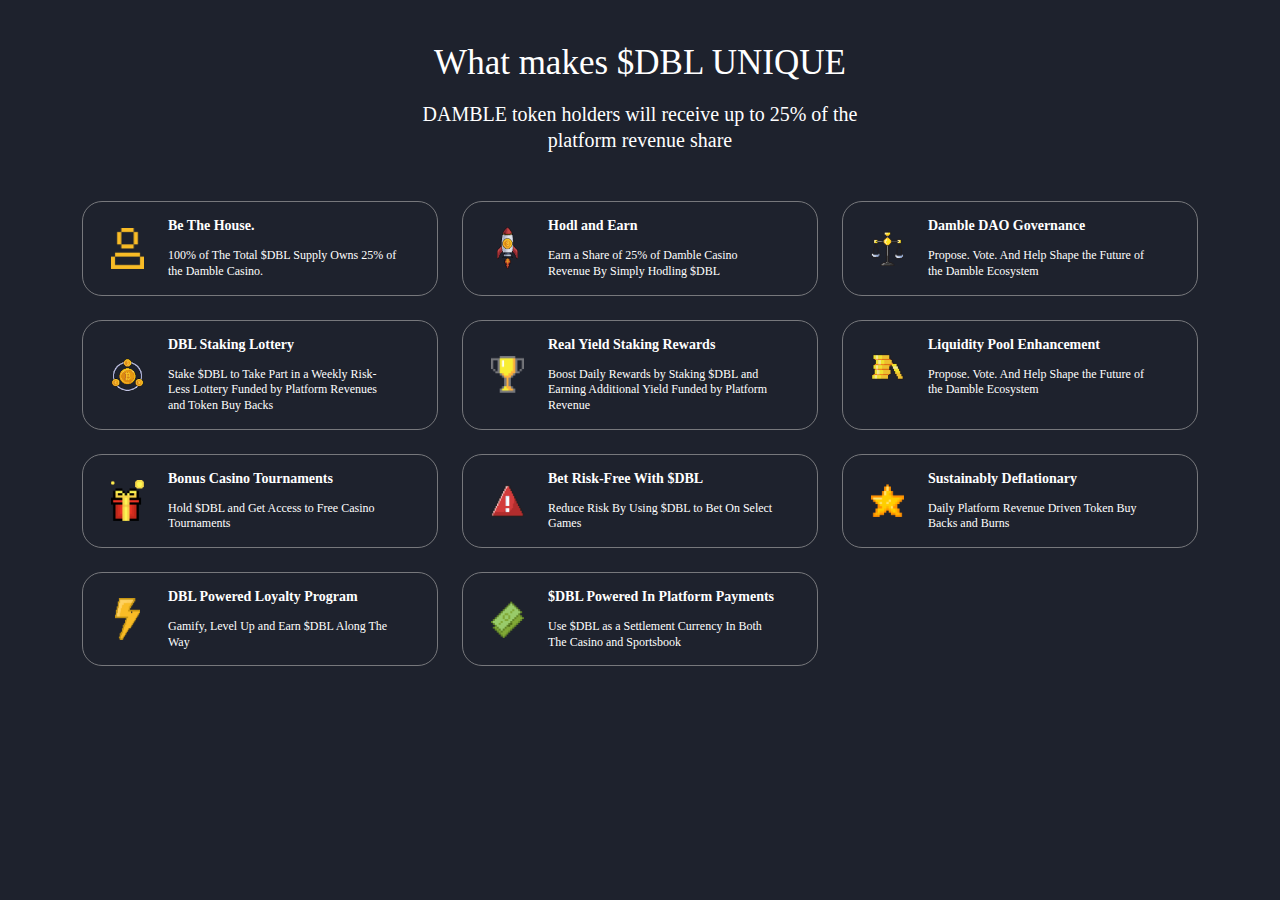
==== index.html @ 270461cb "damble unique section" ====
<!DOCTYPE html>
<html lang="en">
<head>
    <meta charset="UTF-8">
    <meta name="viewport" content="width=device-width, initial-scale=1.0">
    <title>Document</title>
    <link rel="stylesheet" href="https://cdn.jsdelivr.net/npm/bootstrap@5.3.3/dist/css/bootstrap.min.css">
    <link rel="stylesheet" href="./assets/css/index.css">
</head>
<body>
        <div class="container-fluid dambleUniqueSection py-5">
            <div class="container">
                <div class="row text-center mb-5">
                    <div class="col-12"><div class="heading">What makes $DBL UNIQUE</div></div>
                    <div class="col-12"><div class="subheading mt-4">DAMBLE token holders will receive up to 25% of the<br> platform revenue share</div>
                    </div>
                </div>
                <div class="row g-4">
                    <div class="col-4">
                        <div class="box">
                            <div class="row align-items-center mx-0">
                                <div class="col-auto px-0">
                                    <div class="icon"><img src="./assets/img/box1.png" alt=""></div>
                                </div>
                                <div class="col pe-0">
                                    <div class="row mx-0">
                                        <div class="col-12"><div class="cardHeading">Be The House.</div></div>
                                        <div class="col-12"><div class="cardSubHeading">100% of The Total $DBL Supply Owns 25% of the Damble Casino.</div></div>
                                    </div>
                                </div>
                            </div>
                        </div>
                    </div>
                    <div class="col-4">
                        <div class="box">
                            <div class="row align-items-center mx-0">
                                <div class="col-auto px-0">
                                    <div class="icon"><img src="./assets/img/box2.png" alt=""></div>
                                </div>
                                <div class="col pe-0">
                                    <div class="row mx-0">
                                        <div class="col-12"><div class="cardHeading">Hodl and Earn</div></div>
                                        <div class="col-12"><div class="cardSubHeading">Earn a Share of 25% of Damble Casino Revenue By Simply Hodling $DBL</div></div>
                                    </div>
                                </div>
                            </div>
                        </div>
                    </div>
                    <div class="col-4">
                        <div class="box">
                            <div class="row align-items-center mx-0">
                                <div class="col-auto px-0">
                                    <div class="icon"><img src="./assets/img/box3.png" alt=""></div>
                                </div>
                                <div class="col pe-0">
                                    <div class="row mx-0">
                                        <div class="col-12"><div class="cardHeading">Damble DAO Governance</div></div>
                                        <div class="col-12"><div class="cardSubHeading">Propose. Vote. And Help Shape the Future of the Damble Ecosystem</div></div>
                                    </div>
                                </div>
                            </div>
                        </div>
                    </div>
                    <div class="col-4">
                        <div class="box">
                            <div class="row align-items-center mx-0">
                                <div class="col-auto px-0">
                                    <div class="icon"><img src="./assets/img/box4.png" alt=""></div>
                                </div>
                                <div class="col pe-0">
                                    <div class="row mx-0">
                                        <div class="col-12"><div class="cardHeading">DBL Staking Lottery</div></div>
                                        <div class="col-12"><div class="cardSubHeading">Stake $DBL to Take Part in a Weekly Risk-Less Lottery Funded by Platform Revenues and Token Buy Backs</div></div>
                                    </div>
                                </div>
                            </div>
                        </div>
                    </div>
                    <div class="col-4">
                        <div class="box">
                            <div class="row align-items-center mx-0">
                                <div class="col-auto px-0">
                                    <div class="icon"><img src="./assets/img/box5.png" alt=""></div>
                                </div>
                                <div class="col pe-0">
                                    <div class="row mx-0">
                                        <div class="col-12"><div class="cardHeading">Real Yield Staking Rewards</div></div>
                                        <div class="col-12"><div class="cardSubHeading">Boost Daily Rewards by Staking $DBL and Earning Additional Yield Funded by Platform Revenue</div></div>
                                    </div>
                                </div>
                            </div>
                        </div>
                    </div>
                    <div class="col-4">
                        <div class="box">
                            <div class="row align-items-center mx-0">
                                <div class="col-auto px-0">
                                    <div class="icon"><img src="./assets/img/box6.png" alt=""></div>
                                </div>
                                <div class="col pe-0">
                                    <div class="row mx-0">
                                        <div class="col-12"><div class="cardHeading">Liquidity Pool Enhancement</div></div>
                                        <div class="col-12"><div class="cardSubHeading">Propose. Vote. And Help Shape the Future of the Damble Ecosystem</div></div>
                                    </div>
                                </div>
                            </div>
                        </div>
                    </div>
                    <div class="col-4">
                        <div class="box">
                            <div class="row align-items-center mx-0">
                                <div class="col-auto px-0">
                                    <div class="icon"><img src="./assets/img/box7.png" alt=""></div>
                                </div>
                                <div class="col pe-0">
                                    <div class="row mx-0">
                                        <div class="col-12"><div class="cardHeading">Bonus Casino Tournaments</div></div>
                                        <div class="col-12"><div class="cardSubHeading">Hold $DBL and Get Access to Free Casino Tournaments</div></div>
                                    </div>
                                </div>
                            </div>
                        </div>
                    </div>
                    <div class="col-4">
                        <div class="box">
                            <div class="row align-items-center mx-0">
                                <div class="col-auto px-0">
                                    <div class="icon"><img src="./assets/img/box8.png" alt=""></div>
                                </div>
                                <div class="col pe-0">
                                    <div class="row mx-0">
                                        <div class="col-12"><div class="cardHeading">Bet Risk-Free With $DBL</div></div>
                                        <div class="col-12"><div class="cardSubHeading">Reduce Risk By Using $DBL to Bet On Select Games</div></div>
                                    </div>
                                </div>
                            </div>
                        </div>
                    </div>
                    <div class="col-4">
                        <div class="box">
                            <div class="row align-items-center mx-0">
                                <div class="col-auto px-0">
                                    <div class="icon"><img src="./assets/img/box9.png" alt=""></div>
                                </div>
                                <div class="col pe-0">
                                    <div class="row mx-0">
                                        <div class="col-12"><div class="cardHeading">Sustainably Deflationary</div></div>
                                        <div class="col-12"><div class="cardSubHeading">Daily Platform Revenue Driven Token Buy Backs and Burns</div></div>
                                    </div>
                                </div>
                            </div>
                        </div>
                    </div>
                    <div class="col-4">
                        <div class="box">
                            <div class="row align-items-center mx-0">
                                <div class="col-auto px-0">
                                    <div class="icon"><img src="./assets/img/box10.png" alt=""></div>
                                </div>
                                <div class="col pe-0">
                                    <div class="row mx-0">
                                        <div class="col-12"><div class="cardHeading">DBL Powered Loyalty Program</div></div>
                                        <div class="col-12"><div class="cardSubHeading">Gamify, Level Up and Earn $DBL Along The Way</div></div>
                                    </div>
                                </div>
                            </div>
                        </div>
                    </div>
                    <div class="col-4">
                        <div class="box">
                            <div class="row align-items-center mx-0">
                                <div class="col-auto px-0">
                                    <div class="icon"><img src="./assets/img/box11.png" alt=""></div>
                                </div>
                                <div class="col pe-0">
                                    <div class="row mx-0">
                                        <div class="col-12"><div class="cardHeading">$DBL Powered In Platform Payments</div></div>
                                        <div class="col-12"><div class="cardSubHeading">Use $DBL as a Settlement Currency In Both The Casino and Sportsbook</div></div>
                                    </div>
                                </div>
                            </div>
                        </div>
                    </div>
                </div>
            </div>
        </div>
    
    <script src="https://cdn.jsdelivr.net/npm/bootstrap@5.3.3/dist/js/bootstrap.bundle.min.js"></script>
</body>
</html>
---- assets/css/index.css ----
body{background-color:#1e222d}.dambleUniqueSection .heading{color:#fff;font-family:"RETROTECH";font-weight:500;font-size:35px;line-height:29.19px}.dambleUniqueSection .subheading{color:#fff;font-family:"Geogrotesque Sharp";font-size:20px;font-weight:500;line-height:26px;letter-spacing:10%}.dambleUniqueSection .box{border:1px solid #77787c;border-radius:20px;padding:15px 28px;height:100%}.dambleUniqueSection .box .icon{width:33px;height:42px}.dambleUniqueSection .box .icon img{width:100%;height:100%;-o-object-fit:contain;object-fit:contain}.dambleUniqueSection .box .cardHeading{font-size:14px;font-weight:600;line-height:18.2px;font-family:"Geogrotesque Sharp";color:#fff}.dambleUniqueSection .box .cardSubHeading{font-size:12px;font-weight:500;line-height:15.6px;font-family:"Geogrotesque Sharp";color:#fff;margin-top:13px}/*# sourceMappingURL=index.css.map */
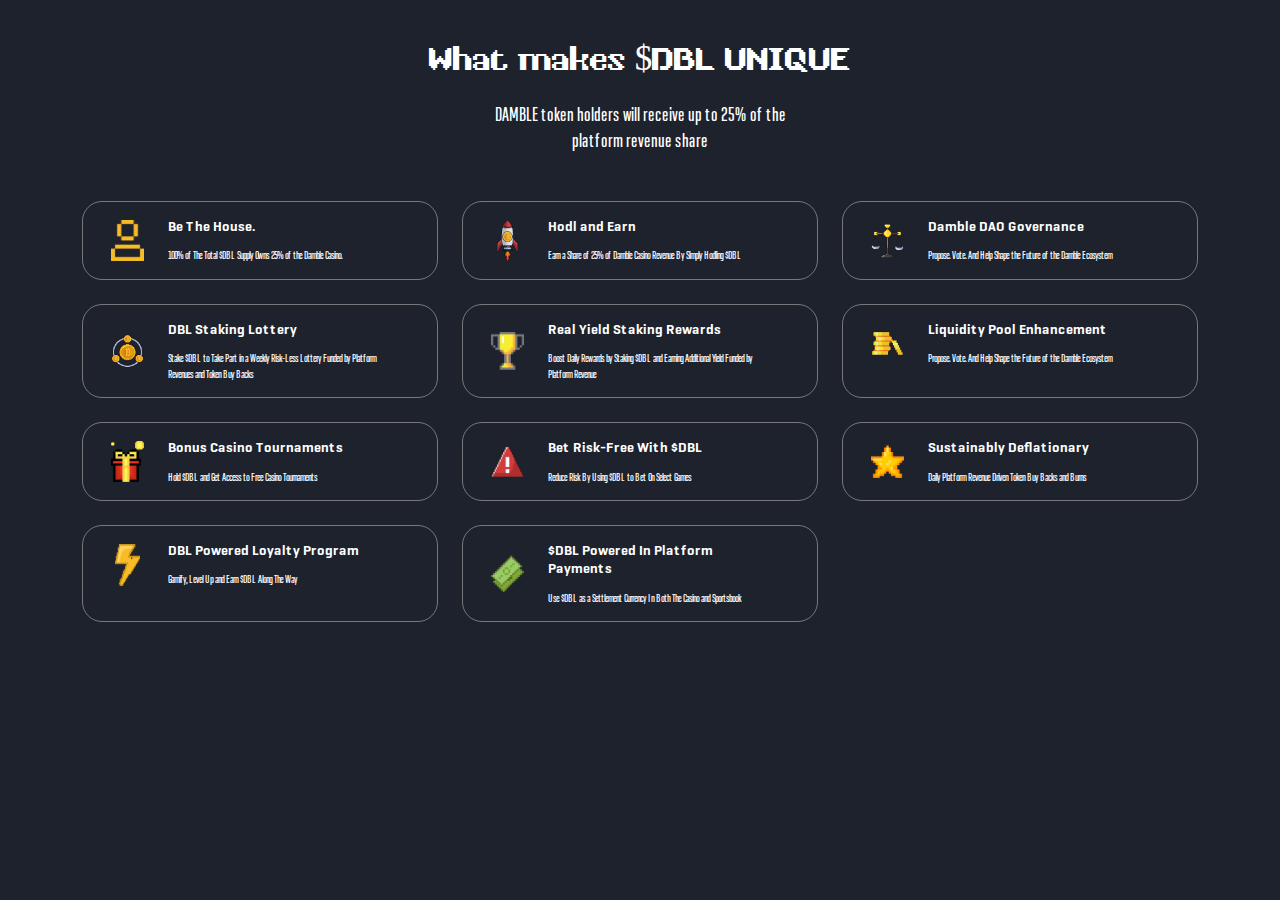
==== commit c2d49ab7: "initial commit" ====
--- a/index.html
+++ b/index.html
@@ -3,9 +3,10 @@
 <head>
     <meta charset="UTF-8">
     <meta name="viewport" content="width=device-width, initial-scale=1.0">
-    <title>Document</title>
-    <link rel="stylesheet" href="https://cdn.jsdelivr.net/npm/bootstrap@5.3.3/dist/css/bootstrap.min.css">
-    <link rel="stylesheet" href="./assets/css/index.css">
+    <title>Damble</title>
+    <link rel="stylesheet" href="./assets/libs/bootstrap/css/bootstrap.min.css">
+    <link rel="stylesheet" href="./assets/libs/swiper/swiper-bundle.min.css">
+    <link rel="stylesheet" href="./assets/css/index.min.css">
 </head>
 <body>
         <div class="container-fluid dambleUniqueSection py-5">
@@ -185,6 +186,8 @@
             </div>
         </div>
     
-    <script src="https://cdn.jsdelivr.net/npm/bootstrap@5.3.3/dist/js/bootstrap.bundle.min.js"></script>
+    <script src="./assets/libs/bootstrap/js/bootstrap.bundle.js"></script>
+    <script src="./assets/libs/swiper/swiper-bundle.min.js"></script>
+
 </body>
 </html>--- a/assets/css/index.min.css
+++ b/assets/css/index.min.css
@@ -0,0 +1 @@
+@font-face{font-family:"Geogrotesque Sharp";src:url("./../fonts/new/GeogrotesqueSharp-CondBd.woff2") format("woff2"),url("./../fonts/new/GeogrotesqueSharp-CondBd.woff") format("woff");font-weight:bold;font-style:normal;font-display:swap}@font-face{font-family:"Geogrotesque Sharp";src:url("./../fonts/new/GeogrotesqueSharp-CompUltLtIt.woff2") format("woff2"),url("./../fonts/new/GeogrotesqueSharp-CompUltLtIt.woff") format("woff");font-weight:200;font-style:italic;font-display:swap}@font-face{font-family:"Geogrotesque Sharp";src:url("./../fonts/new/GeogrotesqueSharp-CondBdIt.woff2") format("woff2"),url("./../fonts/new/GeogrotesqueSharp-CondBdIt.woff") format("woff");font-weight:bold;font-style:italic;font-display:swap}@font-face{font-family:"Geogrotesque Sharp";src:url("./../fonts/new/GeogrotesqueSharp-CompLt.woff2") format("woff2"),url("./../fonts/new/GeogrotesqueSharp-CompLt.woff") format("woff");font-weight:300;font-style:normal;font-display:swap}@font-face{font-family:"Geogrotesque Sharp";src:url("./../fonts/new/GeogrotesqueSharp-CondMdIt.woff2") format("woff2"),url("./../fonts/new/GeogrotesqueSharp-CondMdIt.woff") format("woff");font-weight:500;font-style:italic;font-display:swap}@font-face{font-family:"Geogrotesque Sharp";src:url("./../fonts/new/GeogrotesqueSharp-CompBd.woff2") format("woff2"),url("./../fonts/new/GeogrotesqueSharp-CompBd.woff") format("woff");font-weight:bold;font-style:normal;font-display:swap}@font-face{font-family:"Geogrotesque Sharp";src:url("./../fonts/new/GeogrotesqueSharp-CompBdIt.woff2") format("woff2"),url("./../fonts/new/GeogrotesqueSharp-CompBdIt.woff") format("woff");font-weight:bold;font-style:italic;font-display:swap}@font-face{font-family:"Geogrotesque Sharp";src:url("./../fonts/new/GeogrotesqueSharp-CondMd.woff2") format("woff2"),url("./../fonts/new/GeogrotesqueSharp-CondMd.woff") format("woff");font-weight:500;font-style:normal;font-display:swap}@font-face{font-family:"Geogrotesque Sharp";src:url("./../fonts/new/GeogrotesqueSharp-CondLtIt.woff2") format("woff2"),url("./../fonts/new/GeogrotesqueSharp-CondLtIt.woff") format("woff");font-weight:300;font-style:italic;font-display:swap}@font-face{font-family:"Geogrotesque Sharp";src:url("./../fonts/new/GeogrotesqueSharp-Bd.woff2") format("woff2"),url("./../fonts/new/GeogrotesqueSharp-Bd.woff") format("woff");font-weight:bold;font-style:normal;font-display:swap}@font-face{font-family:"Geogrotesque Sharp";src:url("./../fonts/new/GeogrotesqueSharp-BdIt.woff2") format("woff2"),url("./../fonts/new/GeogrotesqueSharp-BdIt.woff") format("woff");font-weight:bold;font-style:italic;font-display:swap}@font-face{font-family:"Geogrotesque Sharp";src:url("./../fonts/new/GeogrotesqueSharp-CondLt.woff2") format("woff2"),url("./../fonts/new/GeogrotesqueSharp-CondLt.woff") format("woff");font-weight:300;font-style:normal;font-display:swap}@font-face{font-family:"Geogrotesque Sharp";src:url("./../fonts/new/GeogrotesqueSharp-CompMd.woff2") format("woff2"),url("./../fonts/new/GeogrotesqueSharp-CompMd.woff") format("woff");font-weight:500;font-style:normal;font-display:swap}@font-face{font-family:"Geogrotesque Sharp";src:url("./../fonts/new/GeogrotesqueSharp-CompLtIt.woff2") format("woff2"),url("./../fonts/new/GeogrotesqueSharp-CompLtIt.woff") format("woff");font-weight:300;font-style:italic;font-display:swap}@font-face{font-family:"Geogrotesque Sharp";src:url("./../fonts/new/GeogrotesqueSharp-CondRgIt.woff2") format("woff2"),url("./../fonts/new/GeogrotesqueSharp-CondRgIt.woff") format("woff");font-weight:normal;font-style:italic;font-display:swap}@font-face{font-family:"Geogrotesque Sharp";src:url("./../fonts/new/GeogrotesqueSharp-CondRg.woff2") format("woff2"),url("./../fonts/new/GeogrotesqueSharp-CondRg.woff") format("woff");font-weight:normal;font-style:normal;font-display:swap}@font-face{font-family:"Geogrotesque Sharp";src:url("./../fonts/new/GeogrotesqueSharp-CondSmBd.woff2") format("woff2"),url("./../fonts/new/GeogrotesqueSharp-CondSmBd.woff") format("woff");font-weight:600;font-style:normal;font-display:swap}@font-face{font-family:"Geogrotesque Sharp";src:url("./../fonts/new/GeogrotesqueSharp-ExpMdIt.woff2") format("woff2"),url("./../fonts/new/GeogrotesqueSharp-ExpMdIt.woff") format("woff");font-weight:500;font-style:italic;font-display:swap}@font-face{font-family:"Geogrotesque Sharp";src:url("./../fonts/new/GeogrotesqueSharp-ExpLtIt.woff2") format("woff2"),url("./../fonts/new/GeogrotesqueSharp-ExpLtIt.woff") format("woff");font-weight:300;font-style:italic;font-display:swap}@font-face{font-family:"Geogrotesque Sharp";src:url("./../fonts/new/GeogrotesqueSharp-ExpMd.woff2") format("woff2"),url("./../fonts/new/GeogrotesqueSharp-ExpMd.woff") format("woff");font-weight:500;font-style:normal;font-display:swap}@font-face{font-family:"Geogrotesque Sharp";src:url("./../fonts/new/GeogrotesqueSharp-ExpBdIt.woff2") format("woff2"),url("./../fonts/new/GeogrotesqueSharp-ExpBdIt.woff") format("woff");font-weight:bold;font-style:italic;font-display:swap}@font-face{font-family:"Geogrotesque Sharp";src:url("./../fonts/new/GeogrotesqueSharp-CondUltLtIt.woff2") format("woff2"),url("./../fonts/new/GeogrotesqueSharp-CondUltLtIt.woff") format("woff");font-weight:200;font-style:italic;font-display:swap}@font-face{font-family:"Geogrotesque Sharp";src:url("./../fonts/new/GeogrotesqueSharp-ExpBd.woff2") format("woff2"),url("./../fonts/new/GeogrotesqueSharp-ExpBd.woff") format("woff");font-weight:bold;font-style:normal;font-display:swap}@font-face{font-family:"Geogrotesque Sharp";src:url("./../fonts/new/GeogrotesqueSharp-CondThIt.woff2") format("woff2"),url("./../fonts/new/GeogrotesqueSharp-CondThIt.woff") format("woff");font-weight:100;font-style:italic;font-display:swap}@font-face{font-family:"Geogrotesque Sharp";src:url("./../fonts/new/GeogrotesqueSharp-CompMdIt.woff2") format("woff2"),url("./../fonts/new/GeogrotesqueSharp-CompMdIt.woff") format("woff");font-weight:500;font-style:italic;font-display:swap}@font-face{font-family:"Geogrotesque Sharp";src:url("./../fonts/new/GeogrotesqueSharp-ExpLt.woff2") format("woff2"),url("./../fonts/new/GeogrotesqueSharp-ExpLt.woff") format("woff");font-weight:300;font-style:normal;font-display:swap}@font-face{font-family:"Geogrotesque Sharp";src:url("./../fonts/new/GeogrotesqueSharp-CondSmBdIt.woff2") format("woff2"),url("./../fonts/new/GeogrotesqueSharp-CondSmBdIt.woff") format("woff");font-weight:600;font-style:italic;font-display:swap}@font-face{font-family:"Geogrotesque Sharp";src:url("./../fonts/new/GeogrotesqueSharp-CondUltLt.woff2") format("woff2"),url("./../fonts/new/GeogrotesqueSharp-CondUltLt.woff") format("woff");font-weight:200;font-style:normal;font-display:swap}@font-face{font-family:"Geogrotesque Sharp";src:url("./../fonts/new/GeogrotesqueSharp-CondTh.woff2") format("woff2"),url("./../fonts/new/GeogrotesqueSharp-CondTh.woff") format("woff");font-weight:100;font-style:normal;font-display:swap}@font-face{font-family:"Geogrotesque Sharp";src:url("./../fonts/new/GeogrotesqueSharp-CompSmBd.woff2") format("woff2"),url("./../fonts/new/GeogrotesqueSharp-CompSmBd.woff") format("woff");font-weight:600;font-style:normal;font-display:swap}@font-face{font-family:"Geogrotesque Sharp";src:url("./../fonts/new/GeogrotesqueSharp-CompThIt.woff2") format("woff2"),url("./../fonts/new/GeogrotesqueSharp-CompThIt.woff") format("woff");font-weight:100;font-style:italic;font-display:swap}@font-face{font-family:"Geogrotesque Sharp";src:url("./../fonts/new/GeogrotesqueSharp-CompRgIt.woff2") format("woff2"),url("./../fonts/new/GeogrotesqueSharp-CompRgIt.woff") format("woff");font-weight:normal;font-style:italic;font-display:swap}@font-face{font-family:"Geogrotesque Sharp";src:url("./../fonts/new/GeogrotesqueSharp-CompRg.woff2") format("woff2"),url("./../fonts/new/GeogrotesqueSharp-CompRg.woff") format("woff");font-weight:normal;font-style:normal;font-display:swap}@font-face{font-family:"Geogrotesque Sharp";src:url("./../fonts/new/GeogrotesqueSharp-CompTh.woff2") format("woff2"),url("./../fonts/new/GeogrotesqueSharp-CompTh.woff") format("woff");font-weight:100;font-style:normal;font-display:swap}@font-face{font-family:"Geogrotesque Sharp";src:url("./../fonts/new/GeogrotesqueSharp-CompSmBdIt.woff2") format("woff2"),url("./../fonts/new/GeogrotesqueSharp-CompSmBdIt.woff") format("woff");font-weight:600;font-style:italic;font-display:swap}@font-face{font-family:"Geogrotesque Sharp";src:url("./../fonts/new/GeogrotesqueSharp-ExtLtIt.woff2") format("woff2"),url("./../fonts/new/GeogrotesqueSharp-ExtLtIt.woff") format("woff");font-weight:300;font-style:italic;font-display:swap}@font-face{font-family:"Geogrotesque Sharp";src:url("./../fonts/new/GeogrotesqueSharp-CompUltLt.woff2") format("woff2"),url("./../fonts/new/GeogrotesqueSharp-CompUltLt.woff") format("woff");font-weight:200;font-style:normal;font-display:swap}@font-face{font-family:"Geogrotesque Sharp";src:url("./../fonts/new/GeogrotesqueSharp-ExtMd.woff2") format("woff2"),url("./../fonts/new/GeogrotesqueSharp-ExtMd.woff") format("woff");font-weight:500;font-style:normal;font-display:swap}@font-face{font-family:"Geogrotesque Sharp";src:url("./../fonts/new/GeogrotesqueSharp-ExtLt.woff2") format("woff2"),url("./../fonts/new/GeogrotesqueSharp-ExtLt.woff") format("woff");font-weight:300;font-style:normal;font-display:swap}@font-face{font-family:"Geogrotesque Sharp";src:url("./../fonts/new/GeogrotesqueSharp-ExtMdIt.woff2") format("woff2"),url("./../fonts/new/GeogrotesqueSharp-ExtMdIt.woff") format("woff");font-weight:500;font-style:italic;font-display:swap}@font-face{font-family:"Geogrotesque Sharp";src:url("./../fonts/new/GeogrotesqueSharp-ExtRgIt.woff2") format("woff2"),url("./../fonts/new/GeogrotesqueSharp-ExtRgIt.woff") format("woff");font-weight:normal;font-style:italic;font-display:swap}@font-face{font-family:"Geogrotesque Sharp";src:url("./../fonts/new/GeogrotesqueSharp-ExtRg.woff2") format("woff2"),url("./../fonts/new/GeogrotesqueSharp-ExtRg.woff") format("woff");font-weight:normal;font-style:normal;font-display:swap}@font-face{font-family:"Geogrotesque Sharp";src:url("./../fonts/new/GeogrotesqueSharp-WideLt.woff2") format("woff2"),url("./../fonts/new/GeogrotesqueSharp-WideLt.woff") format("woff");font-weight:300;font-style:normal;font-display:swap}@font-face{font-family:"Geogrotesque Sharp";src:url("./../fonts/new/GeogrotesqueSharp-ExtUltLt.woff2") format("woff2"),url("./../fonts/new/GeogrotesqueSharp-ExtUltLt.woff") format("woff");font-weight:200;font-style:normal;font-display:swap}@font-face{font-family:"Geogrotesque Sharp";src:url("./../fonts/new/GeogrotesqueSharp-WideMd.woff2") format("woff2"),url("./../fonts/new/GeogrotesqueSharp-WideMd.woff") format("woff");font-weight:500;font-style:normal;font-display:swap}@font-face{font-family:"Geogrotesque Sharp";src:url("./../fonts/new/GeogrotesqueSharp-ExtTh.woff2") format("woff2"),url("./../fonts/new/GeogrotesqueSharp-ExtTh.woff") format("woff");font-weight:100;font-style:normal;font-display:swap}@font-face{font-family:"Geogrotesque Sharp";src:url("./../fonts/new/GeogrotesqueSharp-ExtSmBdIt.woff2") format("woff2"),url("./../fonts/new/GeogrotesqueSharp-ExtSmBdIt.woff") format("woff");font-weight:600;font-style:italic;font-display:swap}@font-face{font-family:"Geogrotesque Sharp";src:url("./../fonts/new/GeogrotesqueSharp-ExtSmBd.woff2") format("woff2"),url("./../fonts/new/GeogrotesqueSharp-ExtSmBd.woff") format("woff");font-weight:600;font-style:normal;font-display:swap}@font-face{font-family:"Geogrotesque Sharp";src:url("./../fonts/new/GeogrotesqueSharp-WideLtIt.woff2") format("woff2"),url("./../fonts/new/GeogrotesqueSharp-WideLtIt.woff") format("woff");font-weight:300;font-style:italic;font-display:swap}@font-face{font-family:"Geogrotesque Sharp";src:url("./../fonts/new/GeogrotesqueSharp-WideMdIt.woff2") format("woff2"),url("./../fonts/new/GeogrotesqueSharp-WideMdIt.woff") format("woff");font-weight:500;font-style:italic;font-display:swap}@font-face{font-family:"Geogrotesque Sharp";src:url("./../fonts/new/GeogrotesqueSharp-ExtThIt.woff2") format("woff2"),url("./../fonts/new/GeogrotesqueSharp-ExtThIt.woff") format("woff");font-weight:100;font-style:italic;font-display:swap}@font-face{font-family:"Geogrotesque Sharp";src:url("./../fonts/new/GeogrotesqueSharp-MdIt.woff2") format("woff2"),url("./../fonts/new/GeogrotesqueSharp-MdIt.woff") format("woff");font-weight:500;font-style:italic;font-display:swap}@font-face{font-family:"Geogrotesque Sharp";src:url("./../fonts/new/GeogrotesqueSharp-RgIt.woff2") format("woff2"),url("./../fonts/new/GeogrotesqueSharp-RgIt.woff") format("woff");font-weight:normal;font-style:italic;font-display:swap}@font-face{font-family:"Geogrotesque Sharp";src:url("./../fonts/new/GeogrotesqueSharp-Lt.woff2") format("woff2"),url("./../fonts/new/GeogrotesqueSharp-Lt.woff") format("woff");font-weight:300;font-style:normal;font-display:swap}@font-face{font-family:"Geogrotesque Sharp";src:url("./../fonts/new/GeogrotesqueSharp-Rg.woff2") format("woff2"),url("./../fonts/new/GeogrotesqueSharp-Rg.woff") format("woff");font-weight:normal;font-style:normal;font-display:swap}@font-face{font-family:"Geogrotesque Sharp";src:url("./../fonts/new/GeogrotesqueSharp-LtIt.woff2") format("woff2"),url("./../fonts/new/GeogrotesqueSharp-LtIt.woff") format("woff");font-weight:300;font-style:italic;font-display:swap}@font-face{font-family:"Geogrotesque Sharp";src:url("./../fonts/new/GeogrotesqueSharp-ExtUltLtIt.woff2") format("woff2"),url("./../fonts/new/GeogrotesqueSharp-ExtUltLtIt.woff") format("woff");font-weight:200;font-style:italic;font-display:swap}@font-face{font-family:"Geogrotesque Sharp";src:url("./../fonts/new/GeogrotesqueSharp-Md.woff2") format("woff2"),url("./../fonts/new/GeogrotesqueSharp-Md.woff") format("woff");font-weight:500;font-style:normal;font-display:swap}@font-face{font-family:"Geogrotesque Sharp";src:url("./../fonts/new/GeogrotesqueSharp-ExpUltLtIt.woff2") format("woff2"),url("./../fonts/new/GeogrotesqueSharp-ExpUltLtIt.woff") format("woff");font-weight:200;font-style:italic;font-display:swap}@font-face{font-family:"Geogrotesque Sharp";src:url("./../fonts/new/GeogrotesqueSharp-ExtBdIt.woff2") format("woff2"),url("./../fonts/new/GeogrotesqueSharp-ExtBdIt.woff") format("woff");font-weight:bold;font-style:italic;font-display:swap}@font-face{font-family:"Geogrotesque Sharp";src:url("./../fonts/new/GeogrotesqueSharp-ExpRgIt.woff2") format("woff2"),url("./../fonts/new/GeogrotesqueSharp-ExpRgIt.woff") format("woff");font-weight:normal;font-style:italic;font-display:swap}@font-face{font-family:"Geogrotesque Sharp";src:url("./../fonts/new/GeogrotesqueSharp-ExpRg.woff2") format("woff2"),url("./../fonts/new/GeogrotesqueSharp-ExpRg.woff") format("woff");font-weight:normal;font-style:normal;font-display:swap}@font-face{font-family:"Geogrotesque Sharp";src:url("./../fonts/new/GeogrotesqueSharp-ExpSmBd.woff2") format("woff2"),url("./../fonts/new/GeogrotesqueSharp-ExpSmBd.woff") format("woff");font-weight:600;font-style:normal;font-display:swap}@font-face{font-family:"Geogrotesque Sharp";src:url("./../fonts/new/GeogrotesqueSharp-ExpUltLt.woff2") format("woff2"),url("./../fonts/new/GeogrotesqueSharp-ExpUltLt.woff") format("woff");font-weight:200;font-style:normal;font-display:swap}@font-face{font-family:"Geogrotesque Sharp";src:url("./../fonts/new/GeogrotesqueSharp-WideBdIt.woff2") format("woff2"),url("./../fonts/new/GeogrotesqueSharp-WideBdIt.woff") format("woff");font-weight:bold;font-style:italic;font-display:swap}@font-face{font-family:"Geogrotesque Sharp";src:url("./../fonts/new/GeogrotesqueSharp-ExpThIt.woff2") format("woff2"),url("./../fonts/new/GeogrotesqueSharp-ExpThIt.woff") format("woff");font-weight:100;font-style:italic;font-display:swap}@font-face{font-family:"Geogrotesque Sharp";src:url("./../fonts/new/GeogrotesqueSharp-ExpTh.woff2") format("woff2"),url("./../fonts/new/GeogrotesqueSharp-ExpTh.woff") format("woff");font-weight:100;font-style:normal;font-display:swap}@font-face{font-family:"Geogrotesque Sharp";src:url("./../fonts/new/GeogrotesqueSharp-ExtBd.woff2") format("woff2"),url("./../fonts/new/GeogrotesqueSharp-ExtBd.woff") format("woff");font-weight:bold;font-style:normal;font-display:swap}@font-face{font-family:"Geogrotesque Sharp";src:url("./../fonts/new/GeogrotesqueSharp-ExpSmBdIt.woff2") format("woff2"),url("./../fonts/new/GeogrotesqueSharp-ExpSmBdIt.woff") format("woff");font-weight:600;font-style:italic;font-display:swap}@font-face{font-family:"Geogrotesque Sharp";src:url("./../fonts/new/GeogrotesqueSharp-WideBd.woff2") format("woff2"),url("./../fonts/new/GeogrotesqueSharp-WideBd.woff") format("woff");font-weight:bold;font-style:normal;font-display:swap}@font-face{font-family:"Geogrotesque Sharp";src:url("./../fonts/new/GeogrotesqueSharp-XCompRg.woff2") format("woff2"),url("./../fonts/new/GeogrotesqueSharp-XCompRg.woff") format("woff");font-weight:normal;font-style:normal;font-display:swap}@font-face{font-family:"Geogrotesque Sharp";src:url("./../fonts/new/GeogrotesqueSharp-XCompMdIt.woff2") format("woff2"),url("./../fonts/new/GeogrotesqueSharp-XCompMdIt.woff") format("woff");font-weight:500;font-style:italic;font-display:swap}@font-face{font-family:"Geogrotesque Sharp";src:url("./../fonts/new/GeogrotesqueSharp-XCompMd.woff2") format("woff2"),url("./../fonts/new/GeogrotesqueSharp-XCompMd.woff") format("woff");font-weight:500;font-style:normal;font-display:swap}@font-face{font-family:"Geogrotesque Sharp";src:url("./../fonts/new/GeogrotesqueSharp-XCompUltLt.woff2") format("woff2"),url("./../fonts/new/GeogrotesqueSharp-XCompUltLt.woff") format("woff");font-weight:200;font-style:normal;font-display:swap}@font-face{font-family:"Geogrotesque Sharp";src:url("./../fonts/new/GeogrotesqueSharp-WideRgIt.woff2") format("woff2"),url("./../fonts/new/GeogrotesqueSharp-WideRgIt.woff") format("woff");font-weight:normal;font-style:italic;font-display:swap}@font-face{font-family:"Geogrotesque Sharp";src:url("./../fonts/new/GeogrotesqueSharp-XCompThIt.woff2") format("woff2"),url("./../fonts/new/GeogrotesqueSharp-XCompThIt.woff") format("woff");font-weight:100;font-style:italic;font-display:swap}@font-face{font-family:"Geogrotesque Sharp";src:url("./../fonts/new/GeogrotesqueSharp-XCompSmBdIt.woff2") format("woff2"),url("./../fonts/new/GeogrotesqueSharp-XCompSmBdIt.woff") format("woff");font-weight:600;font-style:italic;font-display:swap}@font-face{font-family:"Geogrotesque Sharp";src:url("./../fonts/new/GeogrotesqueSharp-WideRg.woff2") format("woff2"),url("./../fonts/new/GeogrotesqueSharp-WideRg.woff") format("woff");font-weight:normal;font-style:normal;font-display:swap}@font-face{font-family:"Geogrotesque Sharp";src:url("./../fonts/new/GeogrotesqueSharp-XCompTh.woff2") format("woff2"),url("./../fonts/new/GeogrotesqueSharp-XCompTh.woff") format("woff");font-weight:100;font-style:normal;font-display:swap}@font-face{font-family:"Geogrotesque Sharp";src:url("./../fonts/new/GeogrotesqueSharp-XCompSmBd.woff2") format("woff2"),url("./../fonts/new/GeogrotesqueSharp-XCompSmBd.woff") format("woff");font-weight:600;font-style:normal;font-display:swap}@font-face{font-family:"Geogrotesque Sharp";src:url("./../fonts/new/GeogrotesqueSharp-XCompRgIt.woff2") format("woff2"),url("./../fonts/new/GeogrotesqueSharp-XCompRgIt.woff") format("woff");font-weight:normal;font-style:italic;font-display:swap}@font-face{font-family:"Geogrotesque Sharp";src:url("./../fonts/new/GeogrotesqueSharp-XCompUltLtIt.woff2") format("woff2"),url("./../fonts/new/GeogrotesqueSharp-XCompUltLtIt.woff") format("woff");font-weight:200;font-style:italic;font-display:swap}@font-face{font-family:"Geogrotesque Sharp";src:url("./../fonts/new/GeogrotesqueSharp-WideSmBd.woff2") format("woff2"),url("./../fonts/new/GeogrotesqueSharp-WideSmBd.woff") format("woff");font-weight:600;font-style:normal;font-display:swap}@font-face{font-family:"Geogrotesque Sharp";src:url("./../fonts/new/GeogrotesqueSharp-WideSmBdIt.woff2") format("woff2"),url("./../fonts/new/GeogrotesqueSharp-WideSmBdIt.woff") format("woff");font-weight:600;font-style:italic;font-display:swap}@font-face{font-family:"Geogrotesque Sharp";src:url("./../fonts/new/GeogrotesqueSharp-WideThIt.woff2") format("woff2"),url("./../fonts/new/GeogrotesqueSharp-WideThIt.woff") format("woff");font-weight:100;font-style:italic;font-display:swap}@font-face{font-family:"Geogrotesque Sharp";src:url("./../fonts/new/GeogrotesqueSharp-WideUltLtIt.woff2") format("woff2"),url("./../fonts/new/GeogrotesqueSharp-WideUltLtIt.woff") format("woff");font-weight:200;font-style:italic;font-display:swap}@font-face{font-family:"Geogrotesque Sharp";src:url("./../fonts/new/GeogrotesqueSharp-XCompBdIt.woff2") format("woff2"),url("./../fonts/new/GeogrotesqueSharp-XCompBdIt.woff") format("woff");font-weight:bold;font-style:italic;font-display:swap}@font-face{font-family:"Geogrotesque Sharp";src:url("./../fonts/new/GeogrotesqueSharp-WideUltLt.woff2") format("woff2"),url("./../fonts/new/GeogrotesqueSharp-WideUltLt.woff") format("woff");font-weight:200;font-style:normal;font-display:swap}@font-face{font-family:"Geogrotesque Sharp";src:url("./../fonts/new/GeogrotesqueSharp-WideTh.woff2") format("woff2"),url("./../fonts/new/GeogrotesqueSharp-WideTh.woff") format("woff");font-weight:100;font-style:normal;font-display:swap}@font-face{font-family:"Geogrotesque Sharp";src:url("./../fonts/new/GeogrotesqueSharp-XCompBd.woff2") format("woff2"),url("./../fonts/new/GeogrotesqueSharp-XCompBd.woff") format("woff");font-weight:bold;font-style:normal;font-display:swap}@font-face{font-family:"Geogrotesque Sharp";src:url("./../fonts/new/GeogrotesqueSharp-XCompLt.woff2") format("woff2"),url("./../fonts/new/GeogrotesqueSharp-XCompLt.woff") format("woff");font-weight:300;font-style:normal;font-display:swap}@font-face{font-family:"Geogrotesque Sharp";src:url("./../fonts/new/GeogrotesqueSharp-XCompLtIt.woff2") format("woff2"),url("./../fonts/new/GeogrotesqueSharp-XCompLtIt.woff") format("woff");font-weight:300;font-style:italic;font-display:swap}@font-face{font-family:"Geogrotesque Sharp";src:url("./../fonts/new/GeogrotesqueSharp-UltLt.woff2") format("woff2"),url("./../fonts/new/GeogrotesqueSharp-UltLt.woff") format("woff");font-weight:200;font-style:normal;font-display:swap}@font-face{font-family:"Geogrotesque Sharp";src:url("./../fonts/new/GeogrotesqueSharp-SmBd.woff2") format("woff2"),url("./../fonts/new/GeogrotesqueSharp-SmBd.woff") format("woff");font-weight:600;font-style:normal;font-display:swap}@font-face{font-family:"Geogrotesque Sharp";src:url("./../fonts/new/GeogrotesqueSharp-UltLtIt.woff2") format("woff2"),url("./../fonts/new/GeogrotesqueSharp-UltLtIt.woff") format("woff");font-weight:200;font-style:italic;font-display:swap}@font-face{font-family:"Geogrotesque Sharp";src:url("./../fonts/new/GeogrotesqueSharp-SmBdIt.woff2") format("woff2"),url("./../fonts/new/GeogrotesqueSharp-SmBdIt.woff") format("woff");font-weight:600;font-style:italic;font-display:swap}@font-face{font-family:"Geogrotesque Sharp";src:url("./../fonts/new/GeogrotesqueSharp-ThIt.woff2") format("woff2"),url("./../fonts/new/GeogrotesqueSharp-ThIt.woff") format("woff");font-weight:100;font-style:italic;font-display:swap}@font-face{font-family:"Geogrotesque Sharp";src:url("./../fonts/new/GeogrotesqueSharp-Th.woff2") format("woff2"),url("./../fonts/new/GeogrotesqueSharp-Th.woff") format("woff");font-weight:100;font-style:normal;font-display:swap}@font-face{font-family:"RETROTECH";src:url("./../fonts/retrotech/RETROTECHRegular.woff2") format("woff2"),url("./../fonts/retrotech/RETROTECHRegular.woff") format("woff"),url("./../fonts/retrotech/RETROTECHRegular.ttf") format("truetype");font-weight:500;font-style:normal;font-display:swap}body{background-color:#1e222d;font-family:"Geogrotesque Sharp"}.dambleUniqueSection .heading{color:#fff;font-family:"RETROTECH";font-weight:500;font-size:35px;line-height:29.19px}.dambleUniqueSection .subheading{color:#fff;font-size:20px;font-weight:500;line-height:26px;letter-spacing:10%}.dambleUniqueSection .box{border:1px solid #77787c;border-radius:20px;padding:15px 28px;height:100%}.dambleUniqueSection .box .icon{width:33px;height:42px}.dambleUniqueSection .box .icon img{width:100%;height:100%;-o-object-fit:contain;object-fit:contain}.dambleUniqueSection .box .cardHeading{font-size:14px;font-weight:600;line-height:18.2px;color:#fff}.dambleUniqueSection .box .cardSubHeading{font-size:12px;font-weight:500;line-height:15.6px;color:#fff;margin-top:13px}/*# sourceMappingURL=index.min.css.map */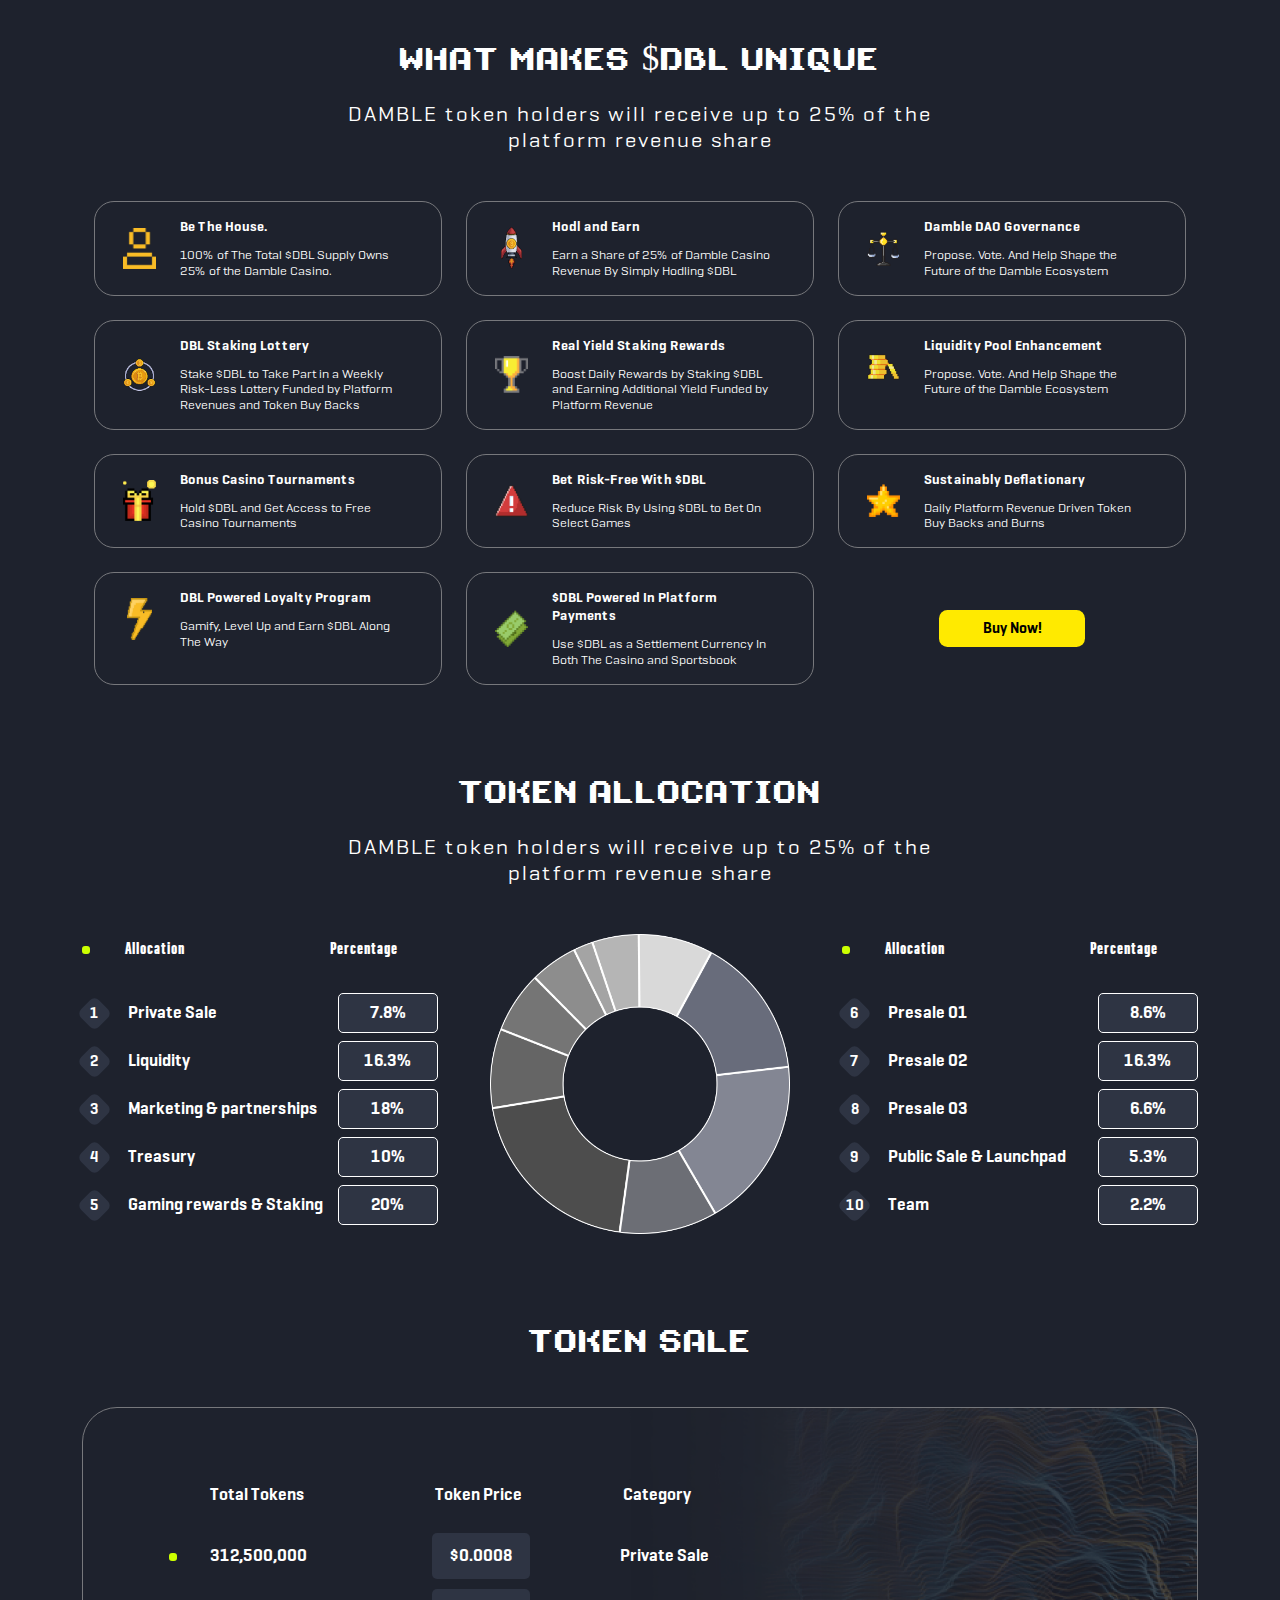
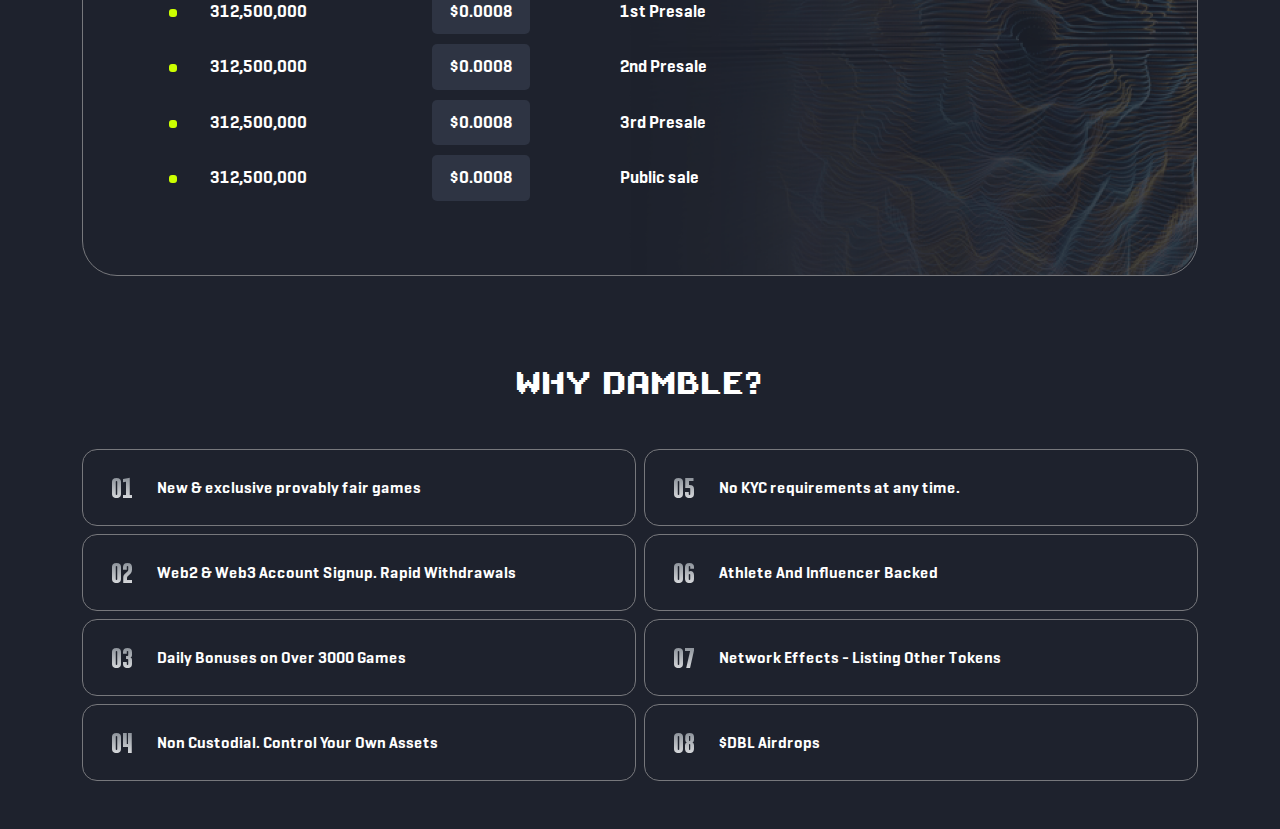
==== commit 6a5873c2: "index page sections" ====
--- a/index.html
+++ b/index.html
@@ -9,15 +9,15 @@
     <link rel="stylesheet" href="./assets/css/index.min.css">
 </head>
 <body>
-        <div class="container-fluid dambleUniqueSection py-5">
+        <div class="container-fluid dambleUniqueSection py-lg-5 py-3">
             <div class="container">
-                <div class="row text-center mb-5">
+                <div class="row text-center mb-4 mb-md-5">
                     <div class="col-12"><div class="heading">What makes $DBL UNIQUE</div></div>
-                    <div class="col-12"><div class="subheading mt-4">DAMBLE token holders will receive up to 25% of the<br> platform revenue share</div>
-                    </div>
-                </div>
-                <div class="row g-4">
-                    <div class="col-4">
+                    <div class="col-12"><div class="subheading mt-2 mt-md-4">DAMBLE token holders will receive up to 25% of the<br class="break"> platform revenue share</div>
+                    </div>
+                </div>
+                <div class="row g-4 mx-0">
+                    <div class="col-lg-4 col-md-6">
                         <div class="box">
                             <div class="row align-items-center mx-0">
                                 <div class="col-auto px-0">
@@ -32,7 +32,7 @@
                             </div>
                         </div>
                     </div>
-                    <div class="col-4">
+                    <div class="col-lg-4 col-md-6">
                         <div class="box">
                             <div class="row align-items-center mx-0">
                                 <div class="col-auto px-0">
@@ -47,7 +47,7 @@
                             </div>
                         </div>
                     </div>
-                    <div class="col-4">
+                    <div class="col-lg-4 col-md-6">
                         <div class="box">
                             <div class="row align-items-center mx-0">
                                 <div class="col-auto px-0">
@@ -62,7 +62,7 @@
                             </div>
                         </div>
                     </div>
-                    <div class="col-4">
+                    <div class="col-lg-4 col-md-6">
                         <div class="box">
                             <div class="row align-items-center mx-0">
                                 <div class="col-auto px-0">
@@ -77,7 +77,7 @@
                             </div>
                         </div>
                     </div>
-                    <div class="col-4">
+                    <div class="col-lg-4 col-md-6">
                         <div class="box">
                             <div class="row align-items-center mx-0">
                                 <div class="col-auto px-0">
@@ -92,7 +92,7 @@
                             </div>
                         </div>
                     </div>
-                    <div class="col-4">
+                    <div class="col-lg-4 col-md-6">
                         <div class="box">
                             <div class="row align-items-center mx-0">
                                 <div class="col-auto px-0">
@@ -107,7 +107,7 @@
                             </div>
                         </div>
                     </div>
-                    <div class="col-4">
+                    <div class="col-lg-4 col-md-6">
                         <div class="box">
                             <div class="row align-items-center mx-0">
                                 <div class="col-auto px-0">
@@ -122,7 +122,7 @@
                             </div>
                         </div>
                     </div>
-                    <div class="col-4">
+                    <div class="col-lg-4 col-md-6">
                         <div class="box">
                             <div class="row align-items-center mx-0">
                                 <div class="col-auto px-0">
@@ -137,7 +137,7 @@
                             </div>
                         </div>
                     </div>
-                    <div class="col-4">
+                    <div class="col-lg-4 col-md-6">
                         <div class="box">
                             <div class="row align-items-center mx-0">
                                 <div class="col-auto px-0">
@@ -152,7 +152,7 @@
                             </div>
                         </div>
                     </div>
-                    <div class="col-4">
+                    <div class="col-lg-4 col-md-6">
                         <div class="box">
                             <div class="row align-items-center mx-0">
                                 <div class="col-auto px-0">
@@ -167,7 +167,7 @@
                             </div>
                         </div>
                     </div>
-                    <div class="col-4">
+                    <div class="col-lg-4 col-md-6">
                         <div class="box">
                             <div class="row align-items-center mx-0">
                                 <div class="col-auto px-0">
@@ -179,6 +179,270 @@
                                         <div class="col-12"><div class="cardSubHeading">Use $DBL as a Settlement Currency In Both The Casino and Sportsbook</div></div>
                                     </div>
                                 </div>
+                            </div>
+                        </div>
+                    </div>
+                    <div class="col-lg-4 col-md-6">
+                        <div class="row mx-0 h-100">
+                            <div class="col-12 h-100 d-flex align-items-center justify-content-center"><button class="buyBtn">Buy Now!</button></div>
+                        </div>
+                    </div>
+                </div>
+            </div>
+        </div>
+
+        <div class="container-fluid tokenAllocationSection py-lg-5 py-3">
+            <div class="container px-0">
+                <div class="row text-center mb-4 mb-md-5 mx-0">
+                    <div class="col-12"><div class="heading">Token Allocation</div></div>
+                    <div class="col-12"><div class="subheading mt-2 mt-md-4">DAMBLE token holders will receive up to 25% of the<br class="break"> platform revenue share</div>
+                    </div>
+                </div>
+                <div class="row align-items-center mx-0">
+                    <div class="col-lg-4 col-md-6 col-12">
+                        <div class="row mx-0 align-items-center">
+                            <div class="col d-flex justify-content-betwwen align-items-center px-0">
+                                <div class="w-100">
+                                    <div class="d-flex justify-content-between">
+                                        <div class=""><div class="tokenHead"><span></span>Allocation</div></div>
+                                        <div class=""><div class="tokenHead tokenheadPadding">Percentage</div></div>
+                                    </div>
+                                    <div class="d-flex align-items-center justify-content-between mb-2">
+                                        <div class="tokenList d-flex align-items-center">
+                                            <span>1</span>Private Sale
+                                        </div>
+                                        <div>
+                                            <div class="tokenBox d-flex align-items-center justify-content-center"><span>7.8%</span></div>
+                                        </div>
+                                    </div>
+                                    <div class="d-flex align-items-center justify-content-between mb-2">
+                                        <div class="tokenList d-flex align-items-center">
+                                            <span>2</span>Liquidity
+                                        </div>
+                                        <div>
+                                            <div class="tokenBox d-flex align-items-center justify-content-center"><span>16.3%</span></div>
+                                        </div>
+                                    </div>
+                                    <div class="d-flex align-items-center justify-content-between mb-2">
+                                        <div class="tokenList d-flex align-items-center">
+                                            <span>3</span>Marketing & partnerships
+                                        </div>
+                                        <div>
+                                            <div class="tokenBox d-flex align-items-center justify-content-center"><span>18%</span></div>
+                                        </div>
+                                    </div>
+                                    <div class="d-flex align-items-center justify-content-between mb-2">
+                                        <div class="tokenList d-flex align-items-center">
+                                            <span>4</span>Treasury
+                                        </div>
+                                        <div>
+                                            <div class="tokenBox d-flex align-items-center justify-content-center"><span>10%</span></div>
+                                        </div>
+                                    </div>
+                                    <div class="d-flex align-items-center justify-content-between mb-2">
+                                        <div class="tokenList d-flex align-items-center">
+                                            <span>5</span>Gaming rewards & Staking
+                                        </div>
+                                        <div>
+                                            <div class="tokenBox d-flex align-items-center justify-content-center"><span>20%</span></div>
+                                        </div>
+                                    </div>
+                                </div>
+                            </div>
+                        </div>
+                    </div>
+                    <div class="col-lg-4 d-none d-lg-block">
+                        <div class="disk m-auto"><img src="./assets/img//disk.png" alt=""></div>
+                    </div>
+                    <div class="col-lg-4 col-md-6 col-12">
+                        <div class="row mx-0 align-items-center">
+                            <div class="col d-flex justify-content-betwwen align-items-center px-0">
+                                <div class="w-100">
+                                    <div class="d-md-flex d-none justify-content-between">
+                                        <div class=""><div class="tokenHead"><span></span>Allocation</div></div>
+                                        <div class=""><div class="tokenHead tokenheadPadding">Percentage</div></div>
+                                    </div>
+                                    <div class="d-flex align-items-center justify-content-between mb-2">
+                                        <div class="tokenList d-flex align-items-center">
+                                            <span>6</span>Presale 01
+                                        </div>
+                                        <div>
+                                            <div class="tokenBox d-flex align-items-center justify-content-center"><span>8.6%</span></div>
+                                        </div>
+                                    </div>
+                                    <div class="d-flex align-items-center justify-content-between mb-2">
+                                        <div class="tokenList d-flex align-items-center">
+                                            <span>7</span>Presale 02
+                                        </div>
+                                        <div>
+                                            <div class="tokenBox d-flex align-items-center justify-content-center"><span>16.3%</span></div>
+                                        </div>
+                                    </div>
+                                    <div class="d-flex align-items-center justify-content-between mb-2">
+                                        <div class="tokenList d-flex align-items-center">
+                                            <span>8</span>Presale 03
+                                        </div>
+                                        <div>
+                                            <div class="tokenBox d-flex align-items-center justify-content-center"><span>6.6%</span></div>
+                                        </div>
+                                    </div>
+                                    <div class="d-flex align-items-center justify-content-between mb-2">
+                                        <div class="tokenList d-flex align-items-center">
+                                            <span>9</span>Public Sale & Launchpad
+                                        </div>
+                                        <div>
+                                            <div class="tokenBox d-flex align-items-center justify-content-center"><span>5.3%</span></div>
+                                        </div>
+                                    </div>
+                                    <div class="d-flex align-items-center justify-content-between mb-2">
+                                        <div class="tokenList d-flex align-items-center">
+                                            <span>10</span>Team
+                                        </div>
+                                        <div>
+                                            <div class="tokenBox d-flex align-items-center justify-content-center"><span>2.2%</span></div>
+                                        </div>
+                                    </div>
+                                </div>
+                            </div>
+                        </div>
+                    </div>
+                </div>
+            </div>
+        </div>
+
+        <div class="container-fluid tokenSaleSection py-lg-5 py-3">
+            <div class="container">
+                <div class="row text-center mb-4 mb-md-5 mx-0">
+                    <div class="col-12"><div class="heading">Token Sale</div></div>
+                </div>
+                <div class="row">
+                    <div class="col-12">
+                        <div class="salebox">
+                            <div class="row mx-0">
+                                <div class="col-lg-8 col-12">
+                                    <table class="w-100">
+                                        <thead class="">
+                                            <tr class="s">
+                                                <th><div class="saleHead pb-4"><span class="opacity-0"></span> Total Tokens</div></th>
+                                                <th><div class="saleHead pb-4"> Token Price</div></th>
+                                                <th><div class="saleHead pb-4"> Category</div></th>
+                                            </tr>
+                                        </thead>
+                                        <tbody>
+                                            <tr>
+                                                <td><div class="saleHead mb-2"><span></span> 312,500,000</div></td>
+                                                <td><div class="saleHeadBox mb-2">$0.0008</div></td>
+                                                <td><div class="saleHead mb-2">Private Sale</div></td>
+                                            </tr>
+                                            <tr>
+                                                <td><div class="saleHead mb-2"><span></span> 312,500,000</div></td>
+                                                <td><div class="saleHeadBox mb-2">$0.0008</div></td>
+                                                <td><div class="saleHead mb-2">1st Presale</div></td>
+                                            </tr>
+                                            <tr>
+                                                <td><div class="saleHead mb-2"><span></span> 312,500,000</div></td>
+                                                <td><div class="saleHeadBox mb-2">$0.0008</div></td>
+                                                <td><div class="saleHead mb-2">2nd Presale</div></td>
+                                            </tr>
+                                            <tr>
+                                                <td><div class="saleHead mb-2"><span></span> 312,500,000</div></td>
+                                                <td><div class="saleHeadBox mb-2">$0.0008</div></td>
+                                                <td><div class="saleHead mb-2">3rd Presale</div></td>
+                                            </tr>
+                                            <tr>
+                                                <td><div class="saleHead"><span></span> 312,500,000</div></td>
+                                                <td><div class="saleHeadBox">$0.0008</div></td>
+                                                <td><div class="saleHead">Public sale</div></td>
+                                            </tr>
+                                        </tbody>
+                                    </table>
+                                    <!-- <div class="row mx-0">
+                                        <div class="col-12 d-flex justify-content-between mb-4">
+                                            <div class="saleHead marginLeft"> Total Tokens</div>
+                                            <div class="saleHead"> Token Price</div>
+                                            <div class="saleHead marginRight"> Category</div>
+                                        </div>
+                                        <div class="col-12 d-flex justify-content-between align-items-center">
+                                            <div class="saleHead"><span></span> 312,500,000</div>
+                                            <div class="saleHeadBox">$0.0008</div>
+                                            <div class="saleHead">Private Sale</div>
+                                        </div>
+                                    </div> -->
+                                </div>
+                            </div>
+                        </div>
+                    </div>
+                </div>
+            </div>
+        </div>
+
+        <div class="container-fluid whyDambleSection py-lg-5 py-3">
+            <div class="container">
+                <div class="row text-center mb-4 mb-md-5 mx-0">
+                    <div class="col-12"><div class="heading">Why damble?</div></div>
+                </div>
+                <div class="row g-2">
+                    <div class="col-lg-6 col-12">
+                        <div class="numberBox">
+                            <div class="row align-items-center">
+                                <div class="col-auto"><div class="number">01</div></div>
+                                <div class="col"><div class="numbertxt">New & exclusive provably fair games</div></div>
+                            </div>
+                        </div>
+                    </div>
+                    <div class="col-lg-6 col-12">
+                        <div class="numberBox">
+                            <div class="row align-items-center">
+                                <div class="col-auto"><div class="number">05</div></div>
+                                <div class="col"><div class="numbertxt">No KYC requirements at any time.</div></div>
+                            </div>
+                        </div>
+                    </div>
+                    <div class="col-lg-6 col-12">
+                        <div class="numberBox">
+                            <div class="row align-items-center">
+                                <div class="col-auto"><div class="number">02</div></div>
+                                <div class="col"><div class="numbertxt">Web2 & Web3 Account Signup. Rapid Withdrawals</div></div>
+                            </div>
+                        </div>
+                    </div>
+                    <div class="col-lg-6 col-12">
+                        <div class="numberBox">
+                            <div class="row align-items-center">
+                                <div class="col-auto"><div class="number">06</div></div>
+                                <div class="col"><div class="numbertxt">Athlete And Influencer Backed</div></div>
+                            </div>
+                        </div>
+                    </div>
+                    <div class="col-lg-6 col-12">
+                        <div class="numberBox">
+                            <div class="row align-items-center">
+                                <div class="col-auto"><div class="number">03</div></div>
+                                <div class="col"><div class="numbertxt">Daily Bonuses on Over 3000 Games</div></div>
+                            </div>
+                        </div>
+                    </div>
+                    <div class="col-lg-6 col-12">
+                        <div class="numberBox">
+                            <div class="row align-items-center">
+                                <div class="col-auto"><div class="number">07</div></div>
+                                <div class="col"><div class="numbertxt">Network Effects - Listing Other Tokens</div></div>
+                            </div>
+                        </div>
+                    </div>
+                    <div class="col-lg-6 col-12">
+                        <div class="numberBox">
+                            <div class="row align-items-center">
+                                <div class="col-auto"><div class="number">04</div></div>
+                                <div class="col"><div class="numbertxt">Non Custodial. Control Your Own Assets</div></div>
+                            </div>
+                        </div>
+                    </div>
+                    <div class="col-lg-6 col-12">
+                        <div class="numberBox">
+                            <div class="row align-items-center">
+                                <div class="col-auto"><div class="number">08</div></div>
+                                <div class="col"><div class="numbertxt">$DBL Airdrops</div></div>
                             </div>
                         </div>
                     </div>
--- a/assets/css/index.min.css
+++ b/assets/css/index.min.css
@@ -1 +1 @@
-@font-face{font-family:"Geogrotesque Sharp";src:url("./../fonts/new/GeogrotesqueSharp-CondBd.woff2") format("woff2"),url("./../fonts/new/GeogrotesqueSharp-CondBd.woff") format("woff");font-weight:bold;font-style:normal;font-display:swap}@font-face{font-family:"Geogrotesque Sharp";src:url("./../fonts/new/GeogrotesqueSharp-CompUltLtIt.woff2") format("woff2"),url("./../fonts/new/GeogrotesqueSharp-CompUltLtIt.woff") format("woff");font-weight:200;font-style:italic;font-display:swap}@font-face{font-family:"Geogrotesque Sharp";src:url("./../fonts/new/GeogrotesqueSharp-CondBdIt.woff2") format("woff2"),url("./../fonts/new/GeogrotesqueSharp-CondBdIt.woff") format("woff");font-weight:bold;font-style:italic;font-display:swap}@font-face{font-family:"Geogrotesque Sharp";src:url("./../fonts/new/GeogrotesqueSharp-CompLt.woff2") format("woff2"),url("./../fonts/new/GeogrotesqueSharp-CompLt.woff") format("woff");font-weight:300;font-style:normal;font-display:swap}@font-face{font-family:"Geogrotesque Sharp";src:url("./../fonts/new/GeogrotesqueSharp-CondMdIt.woff2") format("woff2"),url("./../fonts/new/GeogrotesqueSharp-CondMdIt.woff") format("woff");font-weight:500;font-style:italic;font-display:swap}@font-face{font-family:"Geogrotesque Sharp";src:url("./../fonts/new/GeogrotesqueSharp-CompBd.woff2") format("woff2"),url("./../fonts/new/GeogrotesqueSharp-CompBd.woff") format("woff");font-weight:bold;font-style:normal;font-display:swap}@font-face{font-family:"Geogrotesque Sharp";src:url("./../fonts/new/GeogrotesqueSharp-CompBdIt.woff2") format("woff2"),url("./../fonts/new/GeogrotesqueSharp-CompBdIt.woff") format("woff");font-weight:bold;font-style:italic;font-display:swap}@font-face{font-family:"Geogrotesque Sharp";src:url("./../fonts/new/GeogrotesqueSharp-CondMd.woff2") format("woff2"),url("./../fonts/new/GeogrotesqueSharp-CondMd.woff") format("woff");font-weight:500;font-style:normal;font-display:swap}@font-face{font-family:"Geogrotesque Sharp";src:url("./../fonts/new/GeogrotesqueSharp-CondLtIt.woff2") format("woff2"),url("./../fonts/new/GeogrotesqueSharp-CondLtIt.woff") format("woff");font-weight:300;font-style:italic;font-display:swap}@font-face{font-family:"Geogrotesque Sharp";src:url("./../fonts/new/GeogrotesqueSharp-Bd.woff2") format("woff2"),url("./../fonts/new/GeogrotesqueSharp-Bd.woff") format("woff");font-weight:bold;font-style:normal;font-display:swap}@font-face{font-family:"Geogrotesque Sharp";src:url("./../fonts/new/GeogrotesqueSharp-BdIt.woff2") format("woff2"),url("./../fonts/new/GeogrotesqueSharp-BdIt.woff") format("woff");font-weight:bold;font-style:italic;font-display:swap}@font-face{font-family:"Geogrotesque Sharp";src:url("./../fonts/new/GeogrotesqueSharp-CondLt.woff2") format("woff2"),url("./../fonts/new/GeogrotesqueSharp-CondLt.woff") format("woff");font-weight:300;font-style:normal;font-display:swap}@font-face{font-family:"Geogrotesque Sharp";src:url("./../fonts/new/GeogrotesqueSharp-CompMd.woff2") format("woff2"),url("./../fonts/new/GeogrotesqueSharp-CompMd.woff") format("woff");font-weight:500;font-style:normal;font-display:swap}@font-face{font-family:"Geogrotesque Sharp";src:url("./../fonts/new/GeogrotesqueSharp-CompLtIt.woff2") format("woff2"),url("./../fonts/new/GeogrotesqueSharp-CompLtIt.woff") format("woff");font-weight:300;font-style:italic;font-display:swap}@font-face{font-family:"Geogrotesque Sharp";src:url("./../fonts/new/GeogrotesqueSharp-CondRgIt.woff2") format("woff2"),url("./../fonts/new/GeogrotesqueSharp-CondRgIt.woff") format("woff");font-weight:normal;font-style:italic;font-display:swap}@font-face{font-family:"Geogrotesque Sharp";src:url("./../fonts/new/GeogrotesqueSharp-CondRg.woff2") format("woff2"),url("./../fonts/new/GeogrotesqueSharp-CondRg.woff") format("woff");font-weight:normal;font-style:normal;font-display:swap}@font-face{font-family:"Geogrotesque Sharp";src:url("./../fonts/new/GeogrotesqueSharp-CondSmBd.woff2") format("woff2"),url("./../fonts/new/GeogrotesqueSharp-CondSmBd.woff") format("woff");font-weight:600;font-style:normal;font-display:swap}@font-face{font-family:"Geogrotesque Sharp";src:url("./../fonts/new/GeogrotesqueSharp-ExpMdIt.woff2") format("woff2"),url("./../fonts/new/GeogrotesqueSharp-ExpMdIt.woff") format("woff");font-weight:500;font-style:italic;font-display:swap}@font-face{font-family:"Geogrotesque Sharp";src:url("./../fonts/new/GeogrotesqueSharp-ExpLtIt.woff2") format("woff2"),url("./../fonts/new/GeogrotesqueSharp-ExpLtIt.woff") format("woff");font-weight:300;font-style:italic;font-display:swap}@font-face{font-family:"Geogrotesque Sharp";src:url("./../fonts/new/GeogrotesqueSharp-ExpMd.woff2") format("woff2"),url("./../fonts/new/GeogrotesqueSharp-ExpMd.woff") format("woff");font-weight:500;font-style:normal;font-display:swap}@font-face{font-family:"Geogrotesque Sharp";src:url("./../fonts/new/GeogrotesqueSharp-ExpBdIt.woff2") format("woff2"),url("./../fonts/new/GeogrotesqueSharp-ExpBdIt.woff") format("woff");font-weight:bold;font-style:italic;font-display:swap}@font-face{font-family:"Geogrotesque Sharp";src:url("./../fonts/new/GeogrotesqueSharp-CondUltLtIt.woff2") format("woff2"),url("./../fonts/new/GeogrotesqueSharp-CondUltLtIt.woff") format("woff");font-weight:200;font-style:italic;font-display:swap}@font-face{font-family:"Geogrotesque Sharp";src:url("./../fonts/new/GeogrotesqueSharp-ExpBd.woff2") format("woff2"),url("./../fonts/new/GeogrotesqueSharp-ExpBd.woff") format("woff");font-weight:bold;font-style:normal;font-display:swap}@font-face{font-family:"Geogrotesque Sharp";src:url("./../fonts/new/GeogrotesqueSharp-CondThIt.woff2") format("woff2"),url("./../fonts/new/GeogrotesqueSharp-CondThIt.woff") format("woff");font-weight:100;font-style:italic;font-display:swap}@font-face{font-family:"Geogrotesque Sharp";src:url("./../fonts/new/GeogrotesqueSharp-CompMdIt.woff2") format("woff2"),url("./../fonts/new/GeogrotesqueSharp-CompMdIt.woff") format("woff");font-weight:500;font-style:italic;font-display:swap}@font-face{font-family:"Geogrotesque Sharp";src:url("./../fonts/new/GeogrotesqueSharp-ExpLt.woff2") format("woff2"),url("./../fonts/new/GeogrotesqueSharp-ExpLt.woff") format("woff");font-weight:300;font-style:normal;font-display:swap}@font-face{font-family:"Geogrotesque Sharp";src:url("./../fonts/new/GeogrotesqueSharp-CondSmBdIt.woff2") format("woff2"),url("./../fonts/new/GeogrotesqueSharp-CondSmBdIt.woff") format("woff");font-weight:600;font-style:italic;font-display:swap}@font-face{font-family:"Geogrotesque Sharp";src:url("./../fonts/new/GeogrotesqueSharp-CondUltLt.woff2") format("woff2"),url("./../fonts/new/GeogrotesqueSharp-CondUltLt.woff") format("woff");font-weight:200;font-style:normal;font-display:swap}@font-face{font-family:"Geogrotesque Sharp";src:url("./../fonts/new/GeogrotesqueSharp-CondTh.woff2") format("woff2"),url("./../fonts/new/GeogrotesqueSharp-CondTh.woff") format("woff");font-weight:100;font-style:normal;font-display:swap}@font-face{font-family:"Geogrotesque Sharp";src:url("./../fonts/new/GeogrotesqueSharp-CompSmBd.woff2") format("woff2"),url("./../fonts/new/GeogrotesqueSharp-CompSmBd.woff") format("woff");font-weight:600;font-style:normal;font-display:swap}@font-face{font-family:"Geogrotesque Sharp";src:url("./../fonts/new/GeogrotesqueSharp-CompThIt.woff2") format("woff2"),url("./../fonts/new/GeogrotesqueSharp-CompThIt.woff") format("woff");font-weight:100;font-style:italic;font-display:swap}@font-face{font-family:"Geogrotesque Sharp";src:url("./../fonts/new/GeogrotesqueSharp-CompRgIt.woff2") format("woff2"),url("./../fonts/new/GeogrotesqueSharp-CompRgIt.woff") format("woff");font-weight:normal;font-style:italic;font-display:swap}@font-face{font-family:"Geogrotesque Sharp";src:url("./../fonts/new/GeogrotesqueSharp-CompRg.woff2") format("woff2"),url("./../fonts/new/GeogrotesqueSharp-CompRg.woff") format("woff");font-weight:normal;font-style:normal;font-display:swap}@font-face{font-family:"Geogrotesque Sharp";src:url("./../fonts/new/GeogrotesqueSharp-CompTh.woff2") format("woff2"),url("./../fonts/new/GeogrotesqueSharp-CompTh.woff") format("woff");font-weight:100;font-style:normal;font-display:swap}@font-face{font-family:"Geogrotesque Sharp";src:url("./../fonts/new/GeogrotesqueSharp-CompSmBdIt.woff2") format("woff2"),url("./../fonts/new/GeogrotesqueSharp-CompSmBdIt.woff") format("woff");font-weight:600;font-style:italic;font-display:swap}@font-face{font-family:"Geogrotesque Sharp";src:url("./../fonts/new/GeogrotesqueSharp-ExtLtIt.woff2") format("woff2"),url("./../fonts/new/GeogrotesqueSharp-ExtLtIt.woff") format("woff");font-weight:300;font-style:italic;font-display:swap}@font-face{font-family:"Geogrotesque Sharp";src:url("./../fonts/new/GeogrotesqueSharp-CompUltLt.woff2") format("woff2"),url("./../fonts/new/GeogrotesqueSharp-CompUltLt.woff") format("woff");font-weight:200;font-style:normal;font-display:swap}@font-face{font-family:"Geogrotesque Sharp";src:url("./../fonts/new/GeogrotesqueSharp-ExtMd.woff2") format("woff2"),url("./../fonts/new/GeogrotesqueSharp-ExtMd.woff") format("woff");font-weight:500;font-style:normal;font-display:swap}@font-face{font-family:"Geogrotesque Sharp";src:url("./../fonts/new/GeogrotesqueSharp-ExtLt.woff2") format("woff2"),url("./../fonts/new/GeogrotesqueSharp-ExtLt.woff") format("woff");font-weight:300;font-style:normal;font-display:swap}@font-face{font-family:"Geogrotesque Sharp";src:url("./../fonts/new/GeogrotesqueSharp-ExtMdIt.woff2") format("woff2"),url("./../fonts/new/GeogrotesqueSharp-ExtMdIt.woff") format("woff");font-weight:500;font-style:italic;font-display:swap}@font-face{font-family:"Geogrotesque Sharp";src:url("./../fonts/new/GeogrotesqueSharp-ExtRgIt.woff2") format("woff2"),url("./../fonts/new/GeogrotesqueSharp-ExtRgIt.woff") format("woff");font-weight:normal;font-style:italic;font-display:swap}@font-face{font-family:"Geogrotesque Sharp";src:url("./../fonts/new/GeogrotesqueSharp-ExtRg.woff2") format("woff2"),url("./../fonts/new/GeogrotesqueSharp-ExtRg.woff") format("woff");font-weight:normal;font-style:normal;font-display:swap}@font-face{font-family:"Geogrotesque Sharp";src:url("./../fonts/new/GeogrotesqueSharp-WideLt.woff2") format("woff2"),url("./../fonts/new/GeogrotesqueSharp-WideLt.woff") format("woff");font-weight:300;font-style:normal;font-display:swap}@font-face{font-family:"Geogrotesque Sharp";src:url("./../fonts/new/GeogrotesqueSharp-ExtUltLt.woff2") format("woff2"),url("./../fonts/new/GeogrotesqueSharp-ExtUltLt.woff") format("woff");font-weight:200;font-style:normal;font-display:swap}@font-face{font-family:"Geogrotesque Sharp";src:url("./../fonts/new/GeogrotesqueSharp-WideMd.woff2") format("woff2"),url("./../fonts/new/GeogrotesqueSharp-WideMd.woff") format("woff");font-weight:500;font-style:normal;font-display:swap}@font-face{font-family:"Geogrotesque Sharp";src:url("./../fonts/new/GeogrotesqueSharp-ExtTh.woff2") format("woff2"),url("./../fonts/new/GeogrotesqueSharp-ExtTh.woff") format("woff");font-weight:100;font-style:normal;font-display:swap}@font-face{font-family:"Geogrotesque Sharp";src:url("./../fonts/new/GeogrotesqueSharp-ExtSmBdIt.woff2") format("woff2"),url("./../fonts/new/GeogrotesqueSharp-ExtSmBdIt.woff") format("woff");font-weight:600;font-style:italic;font-display:swap}@font-face{font-family:"Geogrotesque Sharp";src:url("./../fonts/new/GeogrotesqueSharp-ExtSmBd.woff2") format("woff2"),url("./../fonts/new/GeogrotesqueSharp-ExtSmBd.woff") format("woff");font-weight:600;font-style:normal;font-display:swap}@font-face{font-family:"Geogrotesque Sharp";src:url("./../fonts/new/GeogrotesqueSharp-WideLtIt.woff2") format("woff2"),url("./../fonts/new/GeogrotesqueSharp-WideLtIt.woff") format("woff");font-weight:300;font-style:italic;font-display:swap}@font-face{font-family:"Geogrotesque Sharp";src:url("./../fonts/new/GeogrotesqueSharp-WideMdIt.woff2") format("woff2"),url("./../fonts/new/GeogrotesqueSharp-WideMdIt.woff") format("woff");font-weight:500;font-style:italic;font-display:swap}@font-face{font-family:"Geogrotesque Sharp";src:url("./../fonts/new/GeogrotesqueSharp-ExtThIt.woff2") format("woff2"),url("./../fonts/new/GeogrotesqueSharp-ExtThIt.woff") format("woff");font-weight:100;font-style:italic;font-display:swap}@font-face{font-family:"Geogrotesque Sharp";src:url("./../fonts/new/GeogrotesqueSharp-MdIt.woff2") format("woff2"),url("./../fonts/new/GeogrotesqueSharp-MdIt.woff") format("woff");font-weight:500;font-style:italic;font-display:swap}@font-face{font-family:"Geogrotesque Sharp";src:url("./../fonts/new/GeogrotesqueSharp-RgIt.woff2") format("woff2"),url("./../fonts/new/GeogrotesqueSharp-RgIt.woff") format("woff");font-weight:normal;font-style:italic;font-display:swap}@font-face{font-family:"Geogrotesque Sharp";src:url("./../fonts/new/GeogrotesqueSharp-Lt.woff2") format("woff2"),url("./../fonts/new/GeogrotesqueSharp-Lt.woff") format("woff");font-weight:300;font-style:normal;font-display:swap}@font-face{font-family:"Geogrotesque Sharp";src:url("./../fonts/new/GeogrotesqueSharp-Rg.woff2") format("woff2"),url("./../fonts/new/GeogrotesqueSharp-Rg.woff") format("woff");font-weight:normal;font-style:normal;font-display:swap}@font-face{font-family:"Geogrotesque Sharp";src:url("./../fonts/new/GeogrotesqueSharp-LtIt.woff2") format("woff2"),url("./../fonts/new/GeogrotesqueSharp-LtIt.woff") format("woff");font-weight:300;font-style:italic;font-display:swap}@font-face{font-family:"Geogrotesque Sharp";src:url("./../fonts/new/GeogrotesqueSharp-ExtUltLtIt.woff2") format("woff2"),url("./../fonts/new/GeogrotesqueSharp-ExtUltLtIt.woff") format("woff");font-weight:200;font-style:italic;font-display:swap}@font-face{font-family:"Geogrotesque Sharp";src:url("./../fonts/new/GeogrotesqueSharp-Md.woff2") format("woff2"),url("./../fonts/new/GeogrotesqueSharp-Md.woff") format("woff");font-weight:500;font-style:normal;font-display:swap}@font-face{font-family:"Geogrotesque Sharp";src:url("./../fonts/new/GeogrotesqueSharp-ExpUltLtIt.woff2") format("woff2"),url("./../fonts/new/GeogrotesqueSharp-ExpUltLtIt.woff") format("woff");font-weight:200;font-style:italic;font-display:swap}@font-face{font-family:"Geogrotesque Sharp";src:url("./../fonts/new/GeogrotesqueSharp-ExtBdIt.woff2") format("woff2"),url("./../fonts/new/GeogrotesqueSharp-ExtBdIt.woff") format("woff");font-weight:bold;font-style:italic;font-display:swap}@font-face{font-family:"Geogrotesque Sharp";src:url("./../fonts/new/GeogrotesqueSharp-ExpRgIt.woff2") format("woff2"),url("./../fonts/new/GeogrotesqueSharp-ExpRgIt.woff") format("woff");font-weight:normal;font-style:italic;font-display:swap}@font-face{font-family:"Geogrotesque Sharp";src:url("./../fonts/new/GeogrotesqueSharp-ExpRg.woff2") format("woff2"),url("./../fonts/new/GeogrotesqueSharp-ExpRg.woff") format("woff");font-weight:normal;font-style:normal;font-display:swap}@font-face{font-family:"Geogrotesque Sharp";src:url("./../fonts/new/GeogrotesqueSharp-ExpSmBd.woff2") format("woff2"),url("./../fonts/new/GeogrotesqueSharp-ExpSmBd.woff") format("woff");font-weight:600;font-style:normal;font-display:swap}@font-face{font-family:"Geogrotesque Sharp";src:url("./../fonts/new/GeogrotesqueSharp-ExpUltLt.woff2") format("woff2"),url("./../fonts/new/GeogrotesqueSharp-ExpUltLt.woff") format("woff");font-weight:200;font-style:normal;font-display:swap}@font-face{font-family:"Geogrotesque Sharp";src:url("./../fonts/new/GeogrotesqueSharp-WideBdIt.woff2") format("woff2"),url("./../fonts/new/GeogrotesqueSharp-WideBdIt.woff") format("woff");font-weight:bold;font-style:italic;font-display:swap}@font-face{font-family:"Geogrotesque Sharp";src:url("./../fonts/new/GeogrotesqueSharp-ExpThIt.woff2") format("woff2"),url("./../fonts/new/GeogrotesqueSharp-ExpThIt.woff") format("woff");font-weight:100;font-style:italic;font-display:swap}@font-face{font-family:"Geogrotesque Sharp";src:url("./../fonts/new/GeogrotesqueSharp-ExpTh.woff2") format("woff2"),url("./../fonts/new/GeogrotesqueSharp-ExpTh.woff") format("woff");font-weight:100;font-style:normal;font-display:swap}@font-face{font-family:"Geogrotesque Sharp";src:url("./../fonts/new/GeogrotesqueSharp-ExtBd.woff2") format("woff2"),url("./../fonts/new/GeogrotesqueSharp-ExtBd.woff") format("woff");font-weight:bold;font-style:normal;font-display:swap}@font-face{font-family:"Geogrotesque Sharp";src:url("./../fonts/new/GeogrotesqueSharp-ExpSmBdIt.woff2") format("woff2"),url("./../fonts/new/GeogrotesqueSharp-ExpSmBdIt.woff") format("woff");font-weight:600;font-style:italic;font-display:swap}@font-face{font-family:"Geogrotesque Sharp";src:url("./../fonts/new/GeogrotesqueSharp-WideBd.woff2") format("woff2"),url("./../fonts/new/GeogrotesqueSharp-WideBd.woff") format("woff");font-weight:bold;font-style:normal;font-display:swap}@font-face{font-family:"Geogrotesque Sharp";src:url("./../fonts/new/GeogrotesqueSharp-XCompRg.woff2") format("woff2"),url("./../fonts/new/GeogrotesqueSharp-XCompRg.woff") format("woff");font-weight:normal;font-style:normal;font-display:swap}@font-face{font-family:"Geogrotesque Sharp";src:url("./../fonts/new/GeogrotesqueSharp-XCompMdIt.woff2") format("woff2"),url("./../fonts/new/GeogrotesqueSharp-XCompMdIt.woff") format("woff");font-weight:500;font-style:italic;font-display:swap}@font-face{font-family:"Geogrotesque Sharp";src:url("./../fonts/new/GeogrotesqueSharp-XCompMd.woff2") format("woff2"),url("./../fonts/new/GeogrotesqueSharp-XCompMd.woff") format("woff");font-weight:500;font-style:normal;font-display:swap}@font-face{font-family:"Geogrotesque Sharp";src:url("./../fonts/new/GeogrotesqueSharp-XCompUltLt.woff2") format("woff2"),url("./../fonts/new/GeogrotesqueSharp-XCompUltLt.woff") format("woff");font-weight:200;font-style:normal;font-display:swap}@font-face{font-family:"Geogrotesque Sharp";src:url("./../fonts/new/GeogrotesqueSharp-WideRgIt.woff2") format("woff2"),url("./../fonts/new/GeogrotesqueSharp-WideRgIt.woff") format("woff");font-weight:normal;font-style:italic;font-display:swap}@font-face{font-family:"Geogrotesque Sharp";src:url("./../fonts/new/GeogrotesqueSharp-XCompThIt.woff2") format("woff2"),url("./../fonts/new/GeogrotesqueSharp-XCompThIt.woff") format("woff");font-weight:100;font-style:italic;font-display:swap}@font-face{font-family:"Geogrotesque Sharp";src:url("./../fonts/new/GeogrotesqueSharp-XCompSmBdIt.woff2") format("woff2"),url("./../fonts/new/GeogrotesqueSharp-XCompSmBdIt.woff") format("woff");font-weight:600;font-style:italic;font-display:swap}@font-face{font-family:"Geogrotesque Sharp";src:url("./../fonts/new/GeogrotesqueSharp-WideRg.woff2") format("woff2"),url("./../fonts/new/GeogrotesqueSharp-WideRg.woff") format("woff");font-weight:normal;font-style:normal;font-display:swap}@font-face{font-family:"Geogrotesque Sharp";src:url("./../fonts/new/GeogrotesqueSharp-XCompTh.woff2") format("woff2"),url("./../fonts/new/GeogrotesqueSharp-XCompTh.woff") format("woff");font-weight:100;font-style:normal;font-display:swap}@font-face{font-family:"Geogrotesque Sharp";src:url("./../fonts/new/GeogrotesqueSharp-XCompSmBd.woff2") format("woff2"),url("./../fonts/new/GeogrotesqueSharp-XCompSmBd.woff") format("woff");font-weight:600;font-style:normal;font-display:swap}@font-face{font-family:"Geogrotesque Sharp";src:url("./../fonts/new/GeogrotesqueSharp-XCompRgIt.woff2") format("woff2"),url("./../fonts/new/GeogrotesqueSharp-XCompRgIt.woff") format("woff");font-weight:normal;font-style:italic;font-display:swap}@font-face{font-family:"Geogrotesque Sharp";src:url("./../fonts/new/GeogrotesqueSharp-XCompUltLtIt.woff2") format("woff2"),url("./../fonts/new/GeogrotesqueSharp-XCompUltLtIt.woff") format("woff");font-weight:200;font-style:italic;font-display:swap}@font-face{font-family:"Geogrotesque Sharp";src:url("./../fonts/new/GeogrotesqueSharp-WideSmBd.woff2") format("woff2"),url("./../fonts/new/GeogrotesqueSharp-WideSmBd.woff") format("woff");font-weight:600;font-style:normal;font-display:swap}@font-face{font-family:"Geogrotesque Sharp";src:url("./../fonts/new/GeogrotesqueSharp-WideSmBdIt.woff2") format("woff2"),url("./../fonts/new/GeogrotesqueSharp-WideSmBdIt.woff") format("woff");font-weight:600;font-style:italic;font-display:swap}@font-face{font-family:"Geogrotesque Sharp";src:url("./../fonts/new/GeogrotesqueSharp-WideThIt.woff2") format("woff2"),url("./../fonts/new/GeogrotesqueSharp-WideThIt.woff") format("woff");font-weight:100;font-style:italic;font-display:swap}@font-face{font-family:"Geogrotesque Sharp";src:url("./../fonts/new/GeogrotesqueSharp-WideUltLtIt.woff2") format("woff2"),url("./../fonts/new/GeogrotesqueSharp-WideUltLtIt.woff") format("woff");font-weight:200;font-style:italic;font-display:swap}@font-face{font-family:"Geogrotesque Sharp";src:url("./../fonts/new/GeogrotesqueSharp-XCompBdIt.woff2") format("woff2"),url("./../fonts/new/GeogrotesqueSharp-XCompBdIt.woff") format("woff");font-weight:bold;font-style:italic;font-display:swap}@font-face{font-family:"Geogrotesque Sharp";src:url("./../fonts/new/GeogrotesqueSharp-WideUltLt.woff2") format("woff2"),url("./../fonts/new/GeogrotesqueSharp-WideUltLt.woff") format("woff");font-weight:200;font-style:normal;font-display:swap}@font-face{font-family:"Geogrotesque Sharp";src:url("./../fonts/new/GeogrotesqueSharp-WideTh.woff2") format("woff2"),url("./../fonts/new/GeogrotesqueSharp-WideTh.woff") format("woff");font-weight:100;font-style:normal;font-display:swap}@font-face{font-family:"Geogrotesque Sharp";src:url("./../fonts/new/GeogrotesqueSharp-XCompBd.woff2") format("woff2"),url("./../fonts/new/GeogrotesqueSharp-XCompBd.woff") format("woff");font-weight:bold;font-style:normal;font-display:swap}@font-face{font-family:"Geogrotesque Sharp";src:url("./../fonts/new/GeogrotesqueSharp-XCompLt.woff2") format("woff2"),url("./../fonts/new/GeogrotesqueSharp-XCompLt.woff") format("woff");font-weight:300;font-style:normal;font-display:swap}@font-face{font-family:"Geogrotesque Sharp";src:url("./../fonts/new/GeogrotesqueSharp-XCompLtIt.woff2") format("woff2"),url("./../fonts/new/GeogrotesqueSharp-XCompLtIt.woff") format("woff");font-weight:300;font-style:italic;font-display:swap}@font-face{font-family:"Geogrotesque Sharp";src:url("./../fonts/new/GeogrotesqueSharp-UltLt.woff2") format("woff2"),url("./../fonts/new/GeogrotesqueSharp-UltLt.woff") format("woff");font-weight:200;font-style:normal;font-display:swap}@font-face{font-family:"Geogrotesque Sharp";src:url("./../fonts/new/GeogrotesqueSharp-SmBd.woff2") format("woff2"),url("./../fonts/new/GeogrotesqueSharp-SmBd.woff") format("woff");font-weight:600;font-style:normal;font-display:swap}@font-face{font-family:"Geogrotesque Sharp";src:url("./../fonts/new/GeogrotesqueSharp-UltLtIt.woff2") format("woff2"),url("./../fonts/new/GeogrotesqueSharp-UltLtIt.woff") format("woff");font-weight:200;font-style:italic;font-display:swap}@font-face{font-family:"Geogrotesque Sharp";src:url("./../fonts/new/GeogrotesqueSharp-SmBdIt.woff2") format("woff2"),url("./../fonts/new/GeogrotesqueSharp-SmBdIt.woff") format("woff");font-weight:600;font-style:italic;font-display:swap}@font-face{font-family:"Geogrotesque Sharp";src:url("./../fonts/new/GeogrotesqueSharp-ThIt.woff2") format("woff2"),url("./../fonts/new/GeogrotesqueSharp-ThIt.woff") format("woff");font-weight:100;font-style:italic;font-display:swap}@font-face{font-family:"Geogrotesque Sharp";src:url("./../fonts/new/GeogrotesqueSharp-Th.woff2") format("woff2"),url("./../fonts/new/GeogrotesqueSharp-Th.woff") format("woff");font-weight:100;font-style:normal;font-display:swap}@font-face{font-family:"RETROTECH";src:url("./../fonts/retrotech/RETROTECHRegular.woff2") format("woff2"),url("./../fonts/retrotech/RETROTECHRegular.woff") format("woff"),url("./../fonts/retrotech/RETROTECHRegular.ttf") format("truetype");font-weight:500;font-style:normal;font-display:swap}body{background-color:#1e222d;font-family:"Geogrotesque Sharp"}.dambleUniqueSection .heading{color:#fff;font-family:"RETROTECH";font-weight:500;font-size:35px;line-height:29.19px}.dambleUniqueSection .subheading{color:#fff;font-size:20px;font-weight:500;line-height:26px;letter-spacing:10%}.dambleUniqueSection .box{border:1px solid #77787c;border-radius:20px;padding:15px 28px;height:100%}.dambleUniqueSection .box .icon{width:33px;height:42px}.dambleUniqueSection .box .icon img{width:100%;height:100%;-o-object-fit:contain;object-fit:contain}.dambleUniqueSection .box .cardHeading{font-size:14px;font-weight:600;line-height:18.2px;color:#fff}.dambleUniqueSection .box .cardSubHeading{font-size:12px;font-weight:500;line-height:15.6px;color:#fff;margin-top:13px}/*# sourceMappingURL=index.min.css.map */+@font-face{font-family:"Geogrotesque Sharp";src:url("./../fonts/new/GeogrotesqueSharp-CondBd.woff2") format("woff2"),url("./../fonts/new/GeogrotesqueSharp-CondBd.woff") format("woff");font-weight:bold;font-style:normal;font-display:swap}@font-face{font-family:"Geogrotesque Sharp";src:url("./../fonts/new/GeogrotesqueSharp-CompUltLtIt.woff2") format("woff2"),url("./../fonts/new/GeogrotesqueSharp-CompUltLtIt.woff") format("woff");font-weight:200;font-style:italic;font-display:swap}@font-face{font-family:"Geogrotesque Sharp";src:url("./../fonts/new/GeogrotesqueSharp-CondBdIt.woff2") format("woff2"),url("./../fonts/new/GeogrotesqueSharp-CondBdIt.woff") format("woff");font-weight:bold;font-style:italic;font-display:swap}@font-face{font-family:"Geogrotesque Sharp";src:url("./../fonts/new/GeogrotesqueSharp-CompLt.woff2") format("woff2"),url("./../fonts/new/GeogrotesqueSharp-CompLt.woff") format("woff");font-weight:300;font-style:normal;font-display:swap}@font-face{font-family:"Geogrotesque Sharp";src:url("./../fonts/new/GeogrotesqueSharp-CondMdIt.woff2") format("woff2"),url("./../fonts/new/GeogrotesqueSharp-CondMdIt.woff") format("woff");font-weight:500;font-style:italic;font-display:swap}@font-face{font-family:"Geogrotesque Sharp";src:url("./../fonts/new/GeogrotesqueSharp-CompBd.woff2") format("woff2"),url("./../fonts/new/GeogrotesqueSharp-CompBd.woff") format("woff");font-weight:bold;font-style:normal;font-display:swap}@font-face{font-family:"Geogrotesque Sharp";src:url("./../fonts/new/GeogrotesqueSharp-CompBdIt.woff2") format("woff2"),url("./../fonts/new/GeogrotesqueSharp-CompBdIt.woff") format("woff");font-weight:bold;font-style:italic;font-display:swap}@font-face{font-family:"Geogrotesque Sharp";src:url("./../fonts/new/GeogrotesqueSharp-CondMd.woff2") format("woff2"),url("./../fonts/new/GeogrotesqueSharp-CondMd.woff") format("woff");font-weight:500;font-style:normal;font-display:swap}@font-face{font-family:"Geogrotesque Sharp";src:url("./../fonts/new/GeogrotesqueSharp-CondLtIt.woff2") format("woff2"),url("./../fonts/new/GeogrotesqueSharp-CondLtIt.woff") format("woff");font-weight:300;font-style:italic;font-display:swap}@font-face{font-family:"Geogrotesque Sharp";src:url("./../fonts/new/GeogrotesqueSharp-Bd.woff2") format("woff2"),url("./../fonts/new/GeogrotesqueSharp-Bd.woff") format("woff");font-weight:bold;font-style:normal;font-display:swap}@font-face{font-family:"Geogrotesque Sharp";src:url("./../fonts/new/GeogrotesqueSharp-BdIt.woff2") format("woff2"),url("./../fonts/new/GeogrotesqueSharp-BdIt.woff") format("woff");font-weight:bold;font-style:italic;font-display:swap}@font-face{font-family:"Geogrotesque Sharp";src:url("./../fonts/new/GeogrotesqueSharp-CondLt.woff2") format("woff2"),url("./../fonts/new/GeogrotesqueSharp-CondLt.woff") format("woff");font-weight:300;font-style:normal;font-display:swap}@font-face{font-family:"Geogrotesque Sharp";src:url("./../fonts/new/GeogrotesqueSharp-CompMd.woff2") format("woff2"),url("./../fonts/new/GeogrotesqueSharp-CompMd.woff") format("woff");font-weight:500;font-style:normal;font-display:swap}@font-face{font-family:"Geogrotesque Sharp";src:url("./../fonts/new/GeogrotesqueSharp-CompLtIt.woff2") format("woff2"),url("./../fonts/new/GeogrotesqueSharp-CompLtIt.woff") format("woff");font-weight:300;font-style:italic;font-display:swap}@font-face{font-family:"Geogrotesque Sharp";src:url("./../fonts/new/GeogrotesqueSharp-CondRgIt.woff2") format("woff2"),url("./../fonts/new/GeogrotesqueSharp-CondRgIt.woff") format("woff");font-weight:normal;font-style:italic;font-display:swap}@font-face{font-family:"Geogrotesque Sharp";src:url("./../fonts/new/GeogrotesqueSharp-CondRg.woff2") format("woff2"),url("./../fonts/new/GeogrotesqueSharp-CondRg.woff") format("woff");font-weight:normal;font-style:normal;font-display:swap}@font-face{font-family:"Geogrotesque Sharp";src:url("./../fonts/new/GeogrotesqueSharp-CondSmBd.woff2") format("woff2"),url("./../fonts/new/GeogrotesqueSharp-CondSmBd.woff") format("woff");font-weight:600;font-style:normal;font-display:swap}@font-face{font-family:"Geogrotesque Sharp";src:url("./../fonts/new/GeogrotesqueSharp-ExpMdIt.woff2") format("woff2"),url("./../fonts/new/GeogrotesqueSharp-ExpMdIt.woff") format("woff");font-weight:500;font-style:italic;font-display:swap}@font-face{font-family:"Geogrotesque Sharp";src:url("./../fonts/new/GeogrotesqueSharp-ExpLtIt.woff2") format("woff2"),url("./../fonts/new/GeogrotesqueSharp-ExpLtIt.woff") format("woff");font-weight:300;font-style:italic;font-display:swap}@font-face{font-family:"Geogrotesque Sharp";src:url("./../fonts/new/GeogrotesqueSharp-ExpMd.woff2") format("woff2"),url("./../fonts/new/GeogrotesqueSharp-ExpMd.woff") format("woff");font-weight:500;font-style:normal;font-display:swap}@font-face{font-family:"Geogrotesque Sharp";src:url("./../fonts/new/GeogrotesqueSharp-ExpBdIt.woff2") format("woff2"),url("./../fonts/new/GeogrotesqueSharp-ExpBdIt.woff") format("woff");font-weight:bold;font-style:italic;font-display:swap}@font-face{font-family:"Geogrotesque Sharp";src:url("./../fonts/new/GeogrotesqueSharp-CondUltLtIt.woff2") format("woff2"),url("./../fonts/new/GeogrotesqueSharp-CondUltLtIt.woff") format("woff");font-weight:200;font-style:italic;font-display:swap}@font-face{font-family:"Geogrotesque Sharp";src:url("./../fonts/new/GeogrotesqueSharp-ExpBd.woff2") format("woff2"),url("./../fonts/new/GeogrotesqueSharp-ExpBd.woff") format("woff");font-weight:bold;font-style:normal;font-display:swap}@font-face{font-family:"Geogrotesque Sharp";src:url("./../fonts/new/GeogrotesqueSharp-CondThIt.woff2") format("woff2"),url("./../fonts/new/GeogrotesqueSharp-CondThIt.woff") format("woff");font-weight:100;font-style:italic;font-display:swap}@font-face{font-family:"Geogrotesque Sharp";src:url("./../fonts/new/GeogrotesqueSharp-CompMdIt.woff2") format("woff2"),url("./../fonts/new/GeogrotesqueSharp-CompMdIt.woff") format("woff");font-weight:500;font-style:italic;font-display:swap}@font-face{font-family:"Geogrotesque Sharp";src:url("./../fonts/new/GeogrotesqueSharp-ExpLt.woff2") format("woff2"),url("./../fonts/new/GeogrotesqueSharp-ExpLt.woff") format("woff");font-weight:300;font-style:normal;font-display:swap}@font-face{font-family:"Geogrotesque Sharp";src:url("./../fonts/new/GeogrotesqueSharp-CondSmBdIt.woff2") format("woff2"),url("./../fonts/new/GeogrotesqueSharp-CondSmBdIt.woff") format("woff");font-weight:600;font-style:italic;font-display:swap}@font-face{font-family:"Geogrotesque Sharp";src:url("./../fonts/new/GeogrotesqueSharp-CondUltLt.woff2") format("woff2"),url("./../fonts/new/GeogrotesqueSharp-CondUltLt.woff") format("woff");font-weight:200;font-style:normal;font-display:swap}@font-face{font-family:"Geogrotesque Sharp";src:url("./../fonts/new/GeogrotesqueSharp-CondTh.woff2") format("woff2"),url("./../fonts/new/GeogrotesqueSharp-CondTh.woff") format("woff");font-weight:100;font-style:normal;font-display:swap}@font-face{font-family:"Geogrotesque Sharp";src:url("./../fonts/new/GeogrotesqueSharp-CompSmBd.woff2") format("woff2"),url("./../fonts/new/GeogrotesqueSharp-CompSmBd.woff") format("woff");font-weight:600;font-style:normal;font-display:swap}@font-face{font-family:"Geogrotesque Sharp";src:url("./../fonts/new/GeogrotesqueSharp-CompThIt.woff2") format("woff2"),url("./../fonts/new/GeogrotesqueSharp-CompThIt.woff") format("woff");font-weight:100;font-style:italic;font-display:swap}@font-face{font-family:"Geogrotesque Sharp";src:url("./../fonts/new/GeogrotesqueSharp-CompRgIt.woff2") format("woff2"),url("./../fonts/new/GeogrotesqueSharp-CompRgIt.woff") format("woff");font-weight:normal;font-style:italic;font-display:swap}@font-face{font-family:"Geogrotesque Sharp";src:url("./../fonts/new/GeogrotesqueSharp-CompRg.woff2") format("woff2"),url("./../fonts/new/GeogrotesqueSharp-CompRg.woff") format("woff");font-weight:normal;font-style:normal;font-display:swap}@font-face{font-family:"Geogrotesque Sharp";src:url("./../fonts/new/GeogrotesqueSharp-CompTh.woff2") format("woff2"),url("./../fonts/new/GeogrotesqueSharp-CompTh.woff") format("woff");font-weight:100;font-style:normal;font-display:swap}@font-face{font-family:"Geogrotesque Sharp";src:url("./../fonts/new/GeogrotesqueSharp-CompSmBdIt.woff2") format("woff2"),url("./../fonts/new/GeogrotesqueSharp-CompSmBdIt.woff") format("woff");font-weight:600;font-style:italic;font-display:swap}@font-face{font-family:"Geogrotesque Sharp";src:url("./../fonts/new/GeogrotesqueSharp-ExtLtIt.woff2") format("woff2"),url("./../fonts/new/GeogrotesqueSharp-ExtLtIt.woff") format("woff");font-weight:300;font-style:italic;font-display:swap}@font-face{font-family:"Geogrotesque Sharp";src:url("./../fonts/new/GeogrotesqueSharp-CompUltLt.woff2") format("woff2"),url("./../fonts/new/GeogrotesqueSharp-CompUltLt.woff") format("woff");font-weight:200;font-style:normal;font-display:swap}@font-face{font-family:"Geogrotesque Sharp";src:url("./../fonts/new/GeogrotesqueSharp-ExtMd.woff2") format("woff2"),url("./../fonts/new/GeogrotesqueSharp-ExtMd.woff") format("woff");font-weight:500;font-style:normal;font-display:swap}@font-face{font-family:"Geogrotesque Sharp";src:url("./../fonts/new/GeogrotesqueSharp-ExtLt.woff2") format("woff2"),url("./../fonts/new/GeogrotesqueSharp-ExtLt.woff") format("woff");font-weight:300;font-style:normal;font-display:swap}@font-face{font-family:"Geogrotesque Sharp";src:url("./../fonts/new/GeogrotesqueSharp-ExtMdIt.woff2") format("woff2"),url("./../fonts/new/GeogrotesqueSharp-ExtMdIt.woff") format("woff");font-weight:500;font-style:italic;font-display:swap}@font-face{font-family:"Geogrotesque Sharp";src:url("./../fonts/new/GeogrotesqueSharp-ExtRgIt.woff2") format("woff2"),url("./../fonts/new/GeogrotesqueSharp-ExtRgIt.woff") format("woff");font-weight:normal;font-style:italic;font-display:swap}@font-face{font-family:"Geogrotesque Sharp";src:url("./../fonts/new/GeogrotesqueSharp-ExtRg.woff2") format("woff2"),url("./../fonts/new/GeogrotesqueSharp-ExtRg.woff") format("woff");font-weight:normal;font-style:normal;font-display:swap}@font-face{font-family:"Geogrotesque Sharp";src:url("./../fonts/new/GeogrotesqueSharp-WideLt.woff2") format("woff2"),url("./../fonts/new/GeogrotesqueSharp-WideLt.woff") format("woff");font-weight:300;font-style:normal;font-display:swap}@font-face{font-family:"Geogrotesque Sharp";src:url("./../fonts/new/GeogrotesqueSharp-ExtUltLt.woff2") format("woff2"),url("./../fonts/new/GeogrotesqueSharp-ExtUltLt.woff") format("woff");font-weight:200;font-style:normal;font-display:swap}@font-face{font-family:"Geogrotesque Sharp";src:url("./../fonts/new/GeogrotesqueSharp-WideMd.woff2") format("woff2"),url("./../fonts/new/GeogrotesqueSharp-WideMd.woff") format("woff");font-weight:500;font-style:normal;font-display:swap}@font-face{font-family:"Geogrotesque Sharp";src:url("./../fonts/new/GeogrotesqueSharp-ExtTh.woff2") format("woff2"),url("./../fonts/new/GeogrotesqueSharp-ExtTh.woff") format("woff");font-weight:100;font-style:normal;font-display:swap}@font-face{font-family:"Geogrotesque Sharp";src:url("./../fonts/new/GeogrotesqueSharp-ExtSmBdIt.woff2") format("woff2"),url("./../fonts/new/GeogrotesqueSharp-ExtSmBdIt.woff") format("woff");font-weight:600;font-style:italic;font-display:swap}@font-face{font-family:"Geogrotesque Sharp";src:url("./../fonts/new/GeogrotesqueSharp-ExtSmBd.woff2") format("woff2"),url("./../fonts/new/GeogrotesqueSharp-ExtSmBd.woff") format("woff");font-weight:600;font-style:normal;font-display:swap}@font-face{font-family:"Geogrotesque Sharp";src:url("./../fonts/new/GeogrotesqueSharp-WideLtIt.woff2") format("woff2"),url("./../fonts/new/GeogrotesqueSharp-WideLtIt.woff") format("woff");font-weight:300;font-style:italic;font-display:swap}@font-face{font-family:"Geogrotesque Sharp";src:url("./../fonts/new/GeogrotesqueSharp-WideMdIt.woff2") format("woff2"),url("./../fonts/new/GeogrotesqueSharp-WideMdIt.woff") format("woff");font-weight:500;font-style:italic;font-display:swap}@font-face{font-family:"Geogrotesque Sharp";src:url("./../fonts/new/GeogrotesqueSharp-ExtThIt.woff2") format("woff2"),url("./../fonts/new/GeogrotesqueSharp-ExtThIt.woff") format("woff");font-weight:100;font-style:italic;font-display:swap}@font-face{font-family:"Geogrotesque Sharp";src:url("./../fonts/new/GeogrotesqueSharp-MdIt.woff2") format("woff2"),url("./../fonts/new/GeogrotesqueSharp-MdIt.woff") format("woff");font-weight:500;font-style:italic;font-display:swap}@font-face{font-family:"Geogrotesque Sharp";src:url("./../fonts/new/GeogrotesqueSharp-RgIt.woff2") format("woff2"),url("./../fonts/new/GeogrotesqueSharp-RgIt.woff") format("woff");font-weight:normal;font-style:italic;font-display:swap}@font-face{font-family:"Geogrotesque Sharp";src:url("./../fonts/new/GeogrotesqueSharp-Lt.woff2") format("woff2"),url("./../fonts/new/GeogrotesqueSharp-Lt.woff") format("woff");font-weight:300;font-style:normal;font-display:swap}@font-face{font-family:"Geogrotesque Sharp";src:url("./../fonts/new/GeogrotesqueSharp-Rg.woff2") format("woff2"),url("./../fonts/new/GeogrotesqueSharp-Rg.woff") format("woff");font-weight:normal;font-style:normal;font-display:swap}@font-face{font-family:"Geogrotesque Sharp";src:url("./../fonts/new/GeogrotesqueSharp-LtIt.woff2") format("woff2"),url("./../fonts/new/GeogrotesqueSharp-LtIt.woff") format("woff");font-weight:300;font-style:italic;font-display:swap}@font-face{font-family:"Geogrotesque Sharp";src:url("./../fonts/new/GeogrotesqueSharp-ExtUltLtIt.woff2") format("woff2"),url("./../fonts/new/GeogrotesqueSharp-ExtUltLtIt.woff") format("woff");font-weight:200;font-style:italic;font-display:swap}@font-face{font-family:"Geogrotesque Sharp";src:url("./../fonts/new/GeogrotesqueSharp-Md.woff2") format("woff2"),url("./../fonts/new/GeogrotesqueSharp-Md.woff") format("woff");font-weight:500;font-style:normal;font-display:swap}@font-face{font-family:"Geogrotesque Sharp";src:url("./../fonts/new/GeogrotesqueSharp-ExpUltLtIt.woff2") format("woff2"),url("./../fonts/new/GeogrotesqueSharp-ExpUltLtIt.woff") format("woff");font-weight:200;font-style:italic;font-display:swap}@font-face{font-family:"Geogrotesque Sharp";src:url("./../fonts/new/GeogrotesqueSharp-ExtBdIt.woff2") format("woff2"),url("./../fonts/new/GeogrotesqueSharp-ExtBdIt.woff") format("woff");font-weight:bold;font-style:italic;font-display:swap}@font-face{font-family:"Geogrotesque Sharp";src:url("./../fonts/new/GeogrotesqueSharp-ExpRgIt.woff2") format("woff2"),url("./../fonts/new/GeogrotesqueSharp-ExpRgIt.woff") format("woff");font-weight:normal;font-style:italic;font-display:swap}@font-face{font-family:"Geogrotesque Sharp";src:url("./../fonts/new/GeogrotesqueSharp-ExpRg.woff2") format("woff2"),url("./../fonts/new/GeogrotesqueSharp-ExpRg.woff") format("woff");font-weight:normal;font-style:normal;font-display:swap}@font-face{font-family:"Geogrotesque Sharp";src:url("./../fonts/new/GeogrotesqueSharp-ExpSmBd.woff2") format("woff2"),url("./../fonts/new/GeogrotesqueSharp-ExpSmBd.woff") format("woff");font-weight:600;font-style:normal;font-display:swap}@font-face{font-family:"Geogrotesque Sharp";src:url("./../fonts/new/GeogrotesqueSharp-ExpUltLt.woff2") format("woff2"),url("./../fonts/new/GeogrotesqueSharp-ExpUltLt.woff") format("woff");font-weight:200;font-style:normal;font-display:swap}@font-face{font-family:"Geogrotesque Sharp";src:url("./../fonts/new/GeogrotesqueSharp-WideBdIt.woff2") format("woff2"),url("./../fonts/new/GeogrotesqueSharp-WideBdIt.woff") format("woff");font-weight:bold;font-style:italic;font-display:swap}@font-face{font-family:"Geogrotesque Sharp";src:url("./../fonts/new/GeogrotesqueSharp-ExpThIt.woff2") format("woff2"),url("./../fonts/new/GeogrotesqueSharp-ExpThIt.woff") format("woff");font-weight:100;font-style:italic;font-display:swap}@font-face{font-family:"Geogrotesque Sharp";src:url("./../fonts/new/GeogrotesqueSharp-ExpTh.woff2") format("woff2"),url("./../fonts/new/GeogrotesqueSharp-ExpTh.woff") format("woff");font-weight:100;font-style:normal;font-display:swap}@font-face{font-family:"Geogrotesque Sharp";src:url("./../fonts/new/GeogrotesqueSharp-ExtBd.woff2") format("woff2"),url("./../fonts/new/GeogrotesqueSharp-ExtBd.woff") format("woff");font-weight:bold;font-style:normal;font-display:swap}@font-face{font-family:"Geogrotesque Sharp";src:url("./../fonts/new/GeogrotesqueSharp-ExpSmBdIt.woff2") format("woff2"),url("./../fonts/new/GeogrotesqueSharp-ExpSmBdIt.woff") format("woff");font-weight:600;font-style:italic;font-display:swap}@font-face{font-family:"Geogrotesque Sharp";src:url("./../fonts/new/GeogrotesqueSharp-WideBd.woff2") format("woff2"),url("./../fonts/new/GeogrotesqueSharp-WideBd.woff") format("woff");font-weight:bold;font-style:normal;font-display:swap}@font-face{font-family:"Geogrotesque Sharp";src:url("./../fonts/new/GeogrotesqueSharp-XCompRg.woff2") format("woff2"),url("./../fonts/new/GeogrotesqueSharp-XCompRg.woff") format("woff");font-weight:normal;font-style:normal;font-display:swap}@font-face{font-family:"Geogrotesque Sharp";src:url("./../fonts/new/GeogrotesqueSharp-XCompMdIt.woff2") format("woff2"),url("./../fonts/new/GeogrotesqueSharp-XCompMdIt.woff") format("woff");font-weight:500;font-style:italic;font-display:swap}@font-face{font-family:"Geogrotesque Sharp";src:url("./../fonts/new/GeogrotesqueSharp-XCompMd.woff2") format("woff2"),url("./../fonts/new/GeogrotesqueSharp-XCompMd.woff") format("woff");font-weight:500;font-style:normal;font-display:swap}@font-face{font-family:"Geogrotesque Sharp";src:url("./../fonts/new/GeogrotesqueSharp-XCompUltLt.woff2") format("woff2"),url("./../fonts/new/GeogrotesqueSharp-XCompUltLt.woff") format("woff");font-weight:200;font-style:normal;font-display:swap}@font-face{font-family:"Geogrotesque Sharp";src:url("./../fonts/new/GeogrotesqueSharp-WideRgIt.woff2") format("woff2"),url("./../fonts/new/GeogrotesqueSharp-WideRgIt.woff") format("woff");font-weight:normal;font-style:italic;font-display:swap}@font-face{font-family:"Geogrotesque Sharp";src:url("./../fonts/new/GeogrotesqueSharp-XCompThIt.woff2") format("woff2"),url("./../fonts/new/GeogrotesqueSharp-XCompThIt.woff") format("woff");font-weight:100;font-style:italic;font-display:swap}@font-face{font-family:"Geogrotesque Sharp";src:url("./../fonts/new/GeogrotesqueSharp-XCompSmBdIt.woff2") format("woff2"),url("./../fonts/new/GeogrotesqueSharp-XCompSmBdIt.woff") format("woff");font-weight:600;font-style:italic;font-display:swap}@font-face{font-family:"Geogrotesque Sharp";src:url("./../fonts/new/GeogrotesqueSharp-WideRg.woff2") format("woff2"),url("./../fonts/new/GeogrotesqueSharp-WideRg.woff") format("woff");font-weight:normal;font-style:normal;font-display:swap}@font-face{font-family:"Geogrotesque Sharp";src:url("./../fonts/new/GeogrotesqueSharp-XCompTh.woff2") format("woff2"),url("./../fonts/new/GeogrotesqueSharp-XCompTh.woff") format("woff");font-weight:100;font-style:normal;font-display:swap}@font-face{font-family:"Geogrotesque Sharp";src:url("./../fonts/new/GeogrotesqueSharp-XCompSmBd.woff2") format("woff2"),url("./../fonts/new/GeogrotesqueSharp-XCompSmBd.woff") format("woff");font-weight:600;font-style:normal;font-display:swap}@font-face{font-family:"Geogrotesque Sharp";src:url("./../fonts/new/GeogrotesqueSharp-XCompRgIt.woff2") format("woff2"),url("./../fonts/new/GeogrotesqueSharp-XCompRgIt.woff") format("woff");font-weight:normal;font-style:italic;font-display:swap}@font-face{font-family:"Geogrotesque Sharp";src:url("./../fonts/new/GeogrotesqueSharp-XCompUltLtIt.woff2") format("woff2"),url("./../fonts/new/GeogrotesqueSharp-XCompUltLtIt.woff") format("woff");font-weight:200;font-style:italic;font-display:swap}@font-face{font-family:"Geogrotesque Sharp";src:url("./../fonts/new/GeogrotesqueSharp-WideSmBd.woff2") format("woff2"),url("./../fonts/new/GeogrotesqueSharp-WideSmBd.woff") format("woff");font-weight:600;font-style:normal;font-display:swap}@font-face{font-family:"Geogrotesque Sharp";src:url("./../fonts/new/GeogrotesqueSharp-WideSmBdIt.woff2") format("woff2"),url("./../fonts/new/GeogrotesqueSharp-WideSmBdIt.woff") format("woff");font-weight:600;font-style:italic;font-display:swap}@font-face{font-family:"Geogrotesque Sharp";src:url("./../fonts/new/GeogrotesqueSharp-WideThIt.woff2") format("woff2"),url("./../fonts/new/GeogrotesqueSharp-WideThIt.woff") format("woff");font-weight:100;font-style:italic;font-display:swap}@font-face{font-family:"Geogrotesque Sharp";src:url("./../fonts/new/GeogrotesqueSharp-WideUltLtIt.woff2") format("woff2"),url("./../fonts/new/GeogrotesqueSharp-WideUltLtIt.woff") format("woff");font-weight:200;font-style:italic;font-display:swap}@font-face{font-family:"Geogrotesque Sharp";src:url("./../fonts/new/GeogrotesqueSharp-XCompBdIt.woff2") format("woff2"),url("./../fonts/new/GeogrotesqueSharp-XCompBdIt.woff") format("woff");font-weight:bold;font-style:italic;font-display:swap}@font-face{font-family:"Geogrotesque Sharp";src:url("./../fonts/new/GeogrotesqueSharp-WideUltLt.woff2") format("woff2"),url("./../fonts/new/GeogrotesqueSharp-WideUltLt.woff") format("woff");font-weight:200;font-style:normal;font-display:swap}@font-face{font-family:"Geogrotesque Sharp";src:url("./../fonts/new/GeogrotesqueSharp-WideTh.woff2") format("woff2"),url("./../fonts/new/GeogrotesqueSharp-WideTh.woff") format("woff");font-weight:100;font-style:normal;font-display:swap}@font-face{font-family:"Geogrotesque Sharp";src:url("./../fonts/new/GeogrotesqueSharp-XCompBd.woff2") format("woff2"),url("./../fonts/new/GeogrotesqueSharp-XCompBd.woff") format("woff");font-weight:bold;font-style:normal;font-display:swap}@font-face{font-family:"Geogrotesque Sharp";src:url("./../fonts/new/GeogrotesqueSharp-XCompLt.woff2") format("woff2"),url("./../fonts/new/GeogrotesqueSharp-XCompLt.woff") format("woff");font-weight:300;font-style:normal;font-display:swap}@font-face{font-family:"Geogrotesque Sharp";src:url("./../fonts/new/GeogrotesqueSharp-XCompLtIt.woff2") format("woff2"),url("./../fonts/new/GeogrotesqueSharp-XCompLtIt.woff") format("woff");font-weight:300;font-style:italic;font-display:swap}@font-face{font-family:"Geogrotesque Sharp";src:url("./../fonts/new/GeogrotesqueSharp-UltLt.woff2") format("woff2"),url("./../fonts/new/GeogrotesqueSharp-UltLt.woff") format("woff");font-weight:200;font-style:normal;font-display:swap}@font-face{font-family:"Geogrotesque Sharp";src:url("./../fonts/new/GeogrotesqueSharp-SmBd.woff2") format("woff2"),url("./../fonts/new/GeogrotesqueSharp-SmBd.woff") format("woff");font-weight:600;font-style:normal;font-display:swap}@font-face{font-family:"Geogrotesque Sharp";src:url("./../fonts/new/GeogrotesqueSharp-UltLtIt.woff2") format("woff2"),url("./../fonts/new/GeogrotesqueSharp-UltLtIt.woff") format("woff");font-weight:200;font-style:italic;font-display:swap}@font-face{font-family:"Geogrotesque Sharp";src:url("./../fonts/new/GeogrotesqueSharp-SmBdIt.woff2") format("woff2"),url("./../fonts/new/GeogrotesqueSharp-SmBdIt.woff") format("woff");font-weight:600;font-style:italic;font-display:swap}@font-face{font-family:"Geogrotesque Sharp";src:url("./../fonts/new/GeogrotesqueSharp-ThIt.woff2") format("woff2"),url("./../fonts/new/GeogrotesqueSharp-ThIt.woff") format("woff");font-weight:100;font-style:italic;font-display:swap}@font-face{font-family:"Geogrotesque Sharp";src:url("./../fonts/new/GeogrotesqueSharp-Th.woff2") format("woff2"),url("./../fonts/new/GeogrotesqueSharp-Th.woff") format("woff");font-weight:100;font-style:normal;font-display:swap}@font-face{font-family:"RETROTECH";src:url("./../fonts/retrotech/RETROTECHRegular.woff2") format("woff2"),url("./../fonts/retrotech/RETROTECHRegular.woff") format("woff"),url("./../fonts/retrotech/RETROTECHRegular.ttf") format("truetype");font-weight:500;font-style:normal;font-display:swap}body{background-color:#1e222d;font-family:"Geogrotesque Sharp"}.heading{color:#fff;font-family:"RETROTECH";font-size:20.37px;line-height:16.99px;letter-spacing:2px;text-transform:uppercase}@media only screen and (min-width: 768px){.heading{font-size:35px;line-height:29.19px}}.subheading{color:#fff;font-size:11.64px;line-height:15.13px;letter-spacing:2px}.subheading .break{display:none}@media only screen and (min-width: 768px){.subheading .break{display:block}}@media only screen and (min-width: 768px){.subheading{font-size:20px;line-height:26px}}.dambleUniqueSection .box{border:1px solid #77787c;border-radius:20px;padding:15px 28px;height:100%}.dambleUniqueSection .box .icon{width:33px;height:42px}.dambleUniqueSection .box .icon img{width:100%;height:100%;-o-object-fit:contain;object-fit:contain}.dambleUniqueSection .box .cardHeading{font-size:14px;font-weight:600;line-height:18.2px;color:#fff}.dambleUniqueSection .box .cardSubHeading{font-size:12px;line-height:15.6px;color:#fff;margin-top:13px}.dambleUniqueSection .buyBtn{background-color:#ffea00;color:#000;font-size:15px;font-weight:600;border:0;border-radius:8.5px;width:146px;height:37px}.tokenAllocationSection .tokenHead{font-size:18px;font-weight:700;color:#fff;margin-bottom:32px}.tokenAllocationSection .tokenHead.tokenheadPadding{margin-right:40px}.tokenAllocationSection .tokenHead span{background-color:#cf0;width:8px;height:8px;display:inline-block;border-radius:3px;margin-right:35px}.tokenAllocationSection .tokenList{font-size:16.37px;font-weight:600;color:#fff}@media only screen and (min-width: 992px){.tokenAllocationSection .tokenList{font-size:17px}}.tokenAllocationSection .tokenList span{position:relative;display:inline-block;font-size:14px;width:25px;height:25px;color:#fff;display:flex;justify-content:center;align-items:center;margin-right:20px}@media only screen and (min-width: 992px){.tokenAllocationSection .tokenList span{margin-right:21px;font-size:15px}}.tokenAllocationSection .tokenList span::after{content:"";position:absolute;transform:rotate(45deg);top:0;left:0;width:25px;height:25px;background-color:#2e3443;border-radius:6px;z-index:-1}.tokenAllocationSection .tokenBox{background-color:#2e3443;border-radius:5px;border:1px solid #fff;width:100px;height:40px;font-size:16.37px;font-weight:600;color:#fff}@media only screen and (min-width: 992px){.tokenAllocationSection .tokenBox{font-size:17px}}.tokenAllocationSection .disk{display:none}@media only screen and (min-width: 992px){.tokenAllocationSection .disk{width:250px;height:250px;display:block}}@media only screen and (min-width: 1200px){.tokenAllocationSection .disk{width:300px;height:300px}}.tokenAllocationSection .disk img{width:100%;height:100%;-o-object-fit:cover;object-fit:cover}.tokenSaleSection .salebox{border:1px solid #77787c;border-radius:35px;background-color:#1e222d;background-image:none;padding:19px}@media only screen and (min-width: 992px){.tokenSaleSection .salebox{background-image:url(../../assets/img/tokenSaleBg.png);background-repeat:no-repeat;background-position:top 0 right 0;background-size:contain;padding:73px}}.tokenSaleSection .salebox .saleHead{font-size:15.14px;font-weight:600;color:#fff}@media only screen and (min-width: 992px){.tokenSaleSection .salebox .saleHead{font-size:17px}}.tokenSaleSection .salebox .saleHead span{width:8px;height:8px;background-color:#cf0;border-radius:3px;margin-right:30px;display:inline-block}.tokenSaleSection .salebox .saleHeadBox{background-color:#2e3443;border-radius:5px;font-size:15.14px;font-weight:600;padding:10px 18px;color:#fff;display:inline-block}@media only screen and (min-width: 992px){.tokenSaleSection .salebox .saleHeadBox{font-size:17px}}.whyDambleSection .numberBox{border:1px solid #77787c;padding:15px 28px;border-radius:15px}.whyDambleSection .numberBox .number{font-size:30px;font-weight:700;background:-webkit-linear-gradient(#616974, #FFFFFF);-webkit-background-clip:text;-webkit-text-fill-color:rgba(0,0,0,0)}.whyDambleSection .numberBox .numbertxt{font-size:16px;font-weight:600;color:#fff}/*# sourceMappingURL=index.min.css.map */